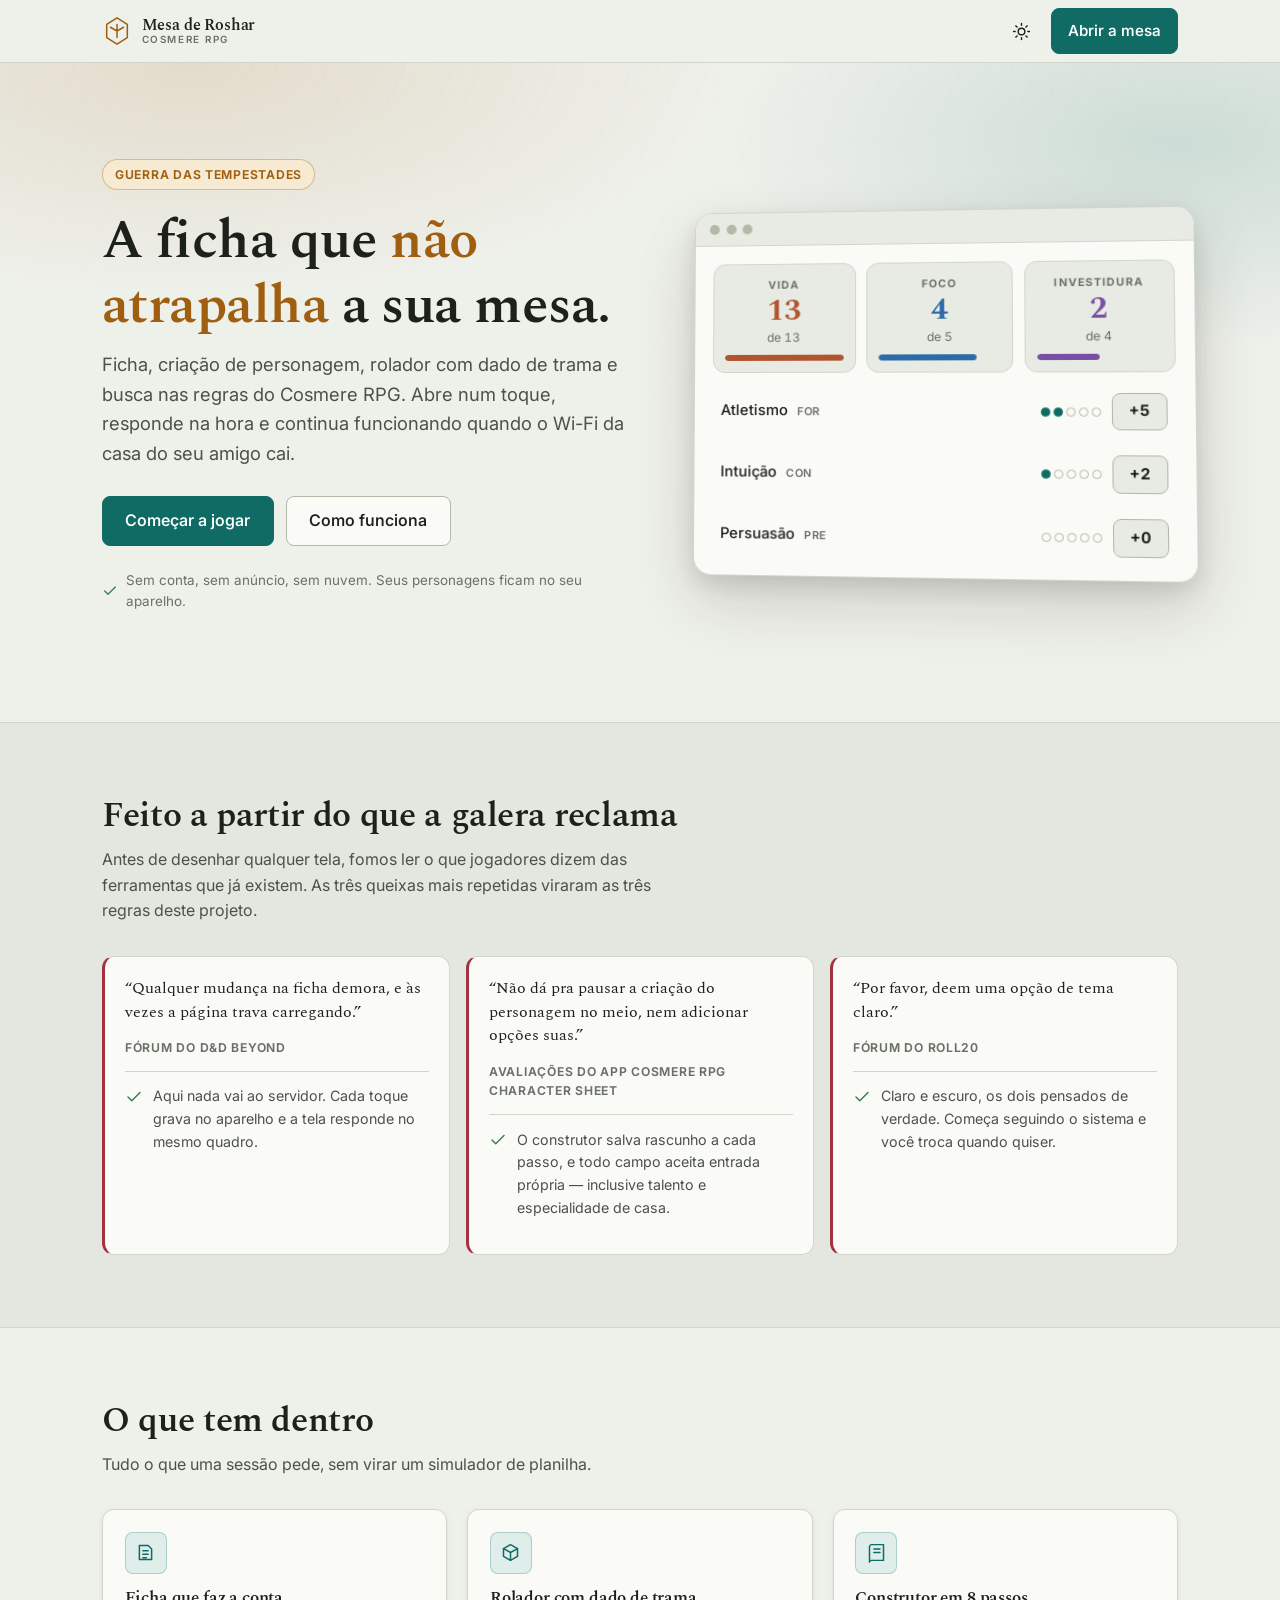
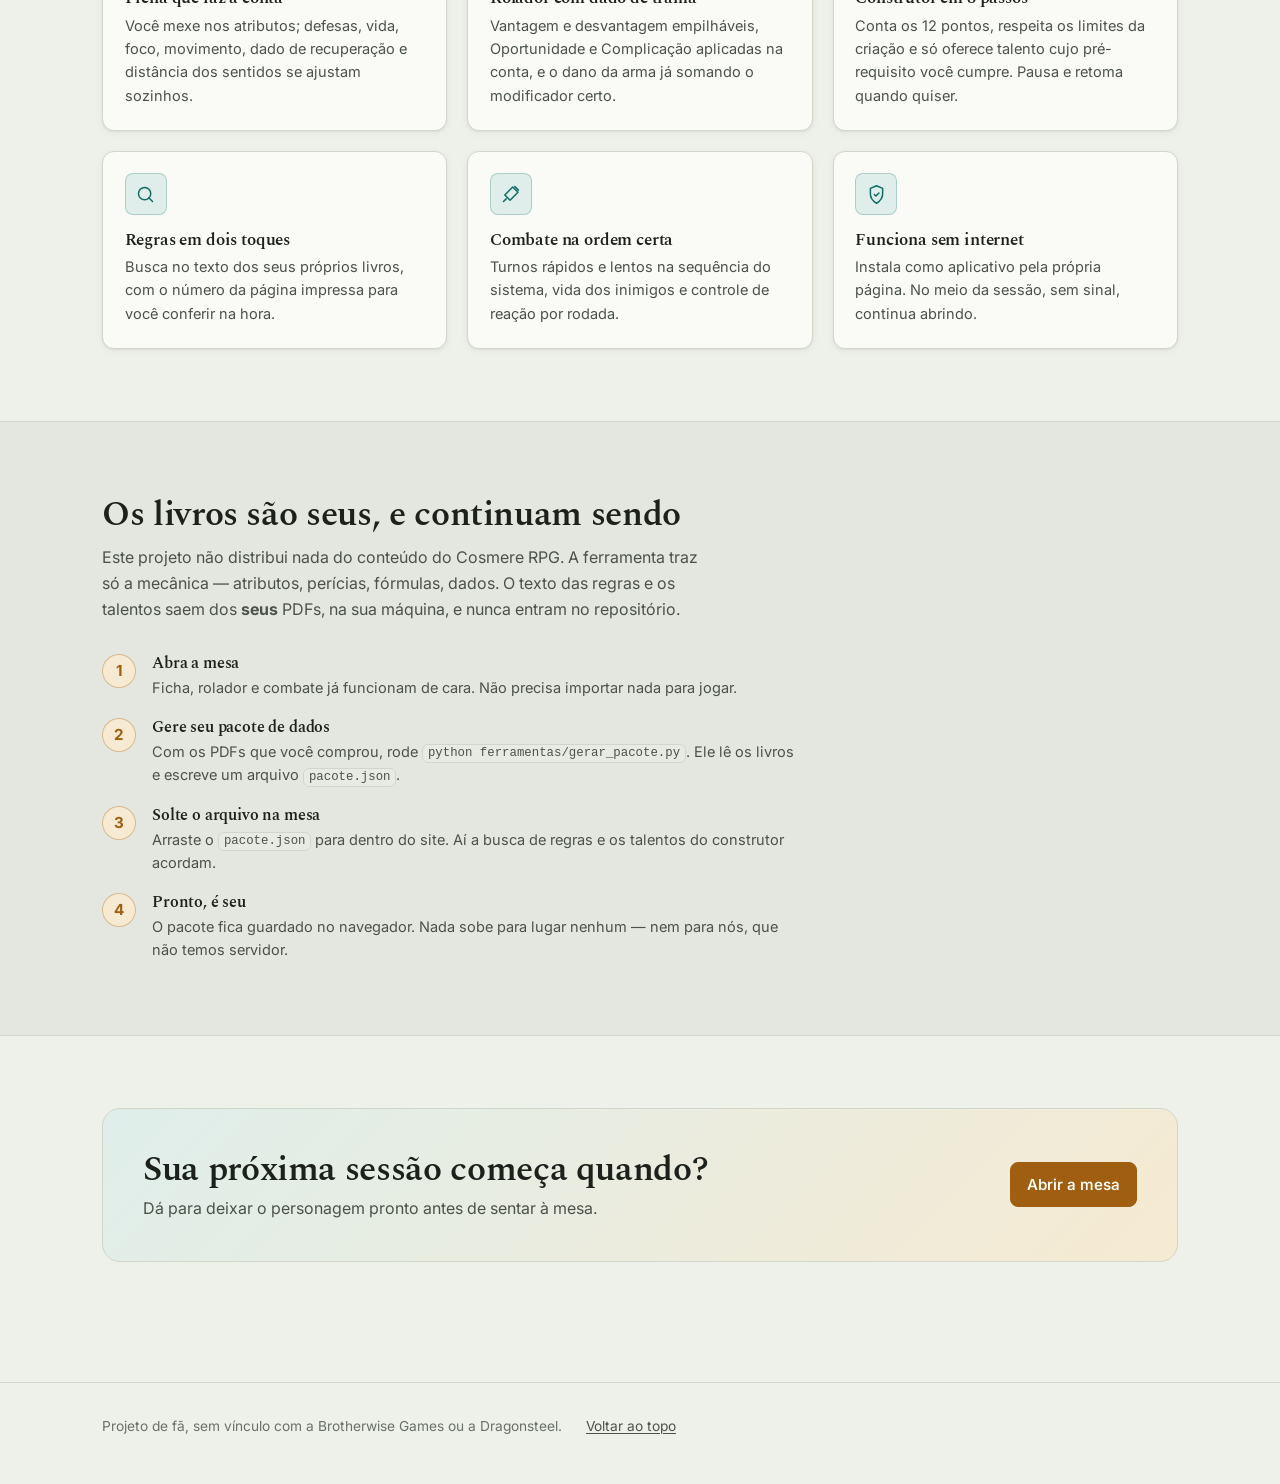
==== index.html @ bac9a742 "Fluxos passam a depender da ordem Radiante, não são todos os dez Cada ordem manipula exatamente dois" ====
<!DOCTYPE html>
<html lang="pt-BR" data-tema="claro">
<head>
<meta charset="utf-8">
<meta name="viewport" content="width=device-width, initial-scale=1, viewport-fit=cover">
<title>Mesa de Roshar — ferramenta de jogo para o Cosmere RPG</title>
<meta name="description" content="Ficha, construtor de personagem, rolador e busca de regras para Guerra das Tempestades (Cosmere RPG). Funciona offline, no navegador, sem conta e sem anúncio.">
<meta name="theme-color" content="#f6f2ea" media="(prefers-color-scheme: light)">
<meta name="theme-color" content="#17151a" media="(prefers-color-scheme: dark)">
<link rel="icon" href="assets/icone.svg" type="image/svg+xml">
<link rel="manifest" href="manifest.webmanifest">
<link rel="preconnect" href="https://fonts.googleapis.com">
<link rel="preconnect" href="https://fonts.gstatic.com" crossorigin>
<link rel="stylesheet" href="https://fonts.googleapis.com/css2?family=Spectral:ital,wght@0,500;0,600;1,500&amp;family=Inter:wght@400;500;600;700&amp;display=swap">
<link rel="stylesheet" href="assets/css/base.css?v=5">
<link rel="stylesheet" href="assets/css/componentes.css?v=5">
<link rel="stylesheet" href="assets/css/layout.css?v=5">
<link rel="stylesheet" href="assets/css/ficha.css?v=5">
<link rel="stylesheet" href="assets/css/folha.css?v=5">
<link rel="stylesheet" href="assets/css/site.css?v=5">
<script>
  // Aplica o tema antes de pintar, senao a tela pisca branca.
  (function () {
    try {
      var salvo = localStorage.getItem('mesa-roshar:tema');
      var escuro = salvo ? salvo === 'escuro'
                         : matchMedia('(prefers-color-scheme: dark)').matches;
      document.documentElement.dataset.tema = escuro ? 'escuro' : 'claro';
    } catch (e) {}
  })();
</script>
</head>
<body>
<a class="pular-para-conteudo" href="#conteudo">Pular para o conteúdo</a>

<header class="cabecalho">
  <div class="envolto cabecalho__linha">
    <a class="marca" href="./">
      <svg class="marca__glifo" viewBox="0 0 32 32" fill="none" stroke="currentColor" stroke-width="1.6" aria-hidden="true">
        <path d="M16 2 27 9v14L16 30 5 23V9z" stroke-linejoin="round"/>
        <path d="M16 9v14M16 16l7-4M16 16l-7-4" stroke-linecap="round"/>
      </svg>
      <span class="marca__texto">
        <b>Mesa de Roshar</b>
        <span>Cosmere RPG</span>
      </span>
    </a>
    <nav class="cabecalho__acoes">
      <button class="btn btn--fantasma tema" type="button" data-tema-alternar aria-label="Alternar tema claro e escuro">
        <svg class="tema__sol" viewBox="0 0 24 24" fill="none" stroke="currentColor" stroke-width="1.8" aria-hidden="true"><circle cx="12" cy="12" r="4.2"/><path d="M12 2v2M12 20v2M2 12h2M20 12h2M4.9 4.9l1.5 1.5M17.6 17.6l1.5 1.5M19.1 4.9l-1.5 1.5M6.4 17.6l-1.5 1.5" stroke-linecap="round"/></svg>
        <svg class="tema__lua" viewBox="0 0 24 24" fill="none" stroke="currentColor" stroke-width="1.8" aria-hidden="true"><path d="M20 14.5A8.5 8.5 0 0 1 9.5 4a8.5 8.5 0 1 0 10.5 10.5z" stroke-linejoin="round"/></svg>
      </button>
      <a class="btn btn--principal" href="app.html">Abrir a mesa</a>
    </nav>
  </div>
</header>

<main id="conteudo">

  <section class="heroi">
    <div class="envolto heroi__grade">
      <div>
        <span class="heroi__selo">Guerra das Tempestades</span>
        <h1>A ficha que <em>não atrapalha</em> a sua mesa.</h1>
        <p class="heroi__texto">
          Ficha, criação de personagem, rolador com dado de trama e busca nas regras
          do Cosmere RPG. Abre num toque, responde na hora e continua funcionando
          quando o Wi-Fi da casa do seu amigo cai.
        </p>
        <div class="heroi__acoes">
          <a class="btn btn--principal" href="app.html">Começar a jogar</a>
          <a class="btn" href="#como-funciona">Como funciona</a>
        </div>
        <p class="heroi__nota">
          <svg viewBox="0 0 24 24" fill="none" stroke="currentColor" stroke-width="2" aria-hidden="true"><path d="M20 6 9 17l-5-5" stroke-linecap="round" stroke-linejoin="round"/></svg>
          Sem conta, sem anúncio, sem nuvem. Seus personagens ficam no seu aparelho.
        </p>
      </div>

      <div class="previa" aria-hidden="true">
        <div class="previa__barra"><i></i><i></i><i></i></div>
        <div class="previa__corpo">
          <div class="vitais">
            <div class="vital vital--vida">
              <span class="vital__nome">Vida</span>
              <strong class="vital__valor num">13</strong>
              <span class="vital__max num">de 13</span>
              <div class="medidor"><i style="width:100%"></i></div>
            </div>
            <div class="vital vital--foco">
              <span class="vital__nome">Foco</span>
              <strong class="vital__valor num">4</strong>
              <span class="vital__max num">de 5</span>
              <div class="medidor"><i style="width:80%"></i></div>
            </div>
            <div class="vital vital--investidura">
              <span class="vital__nome">Investidura</span>
              <strong class="vital__valor num">2</strong>
              <span class="vital__max num">de 4</span>
              <div class="medidor"><i style="width:50%"></i></div>
            </div>
          </div>
          <div class="pericia">
            <span class="pericia__nome">Atletismo <small>FOR</small></span>
            <span class="pericia__pontos"><i class="cheio"></i><i class="cheio"></i><i></i><i></i><i></i></span>
            <span class="pericia__mod num">+5</span>
          </div>
          <div class="pericia">
            <span class="pericia__nome">Intuição <small>CON</small></span>
            <span class="pericia__pontos"><i class="cheio"></i><i></i><i></i><i></i><i></i></span>
            <span class="pericia__mod num">+2</span>
          </div>
          <div class="pericia">
            <span class="pericia__nome">Persuasão <small>PRE</small></span>
            <span class="pericia__pontos"><i></i><i></i><i></i><i></i><i></i></span>
            <span class="pericia__mod num">+0</span>
          </div>
        </div>
      </div>
    </div>
  </section>

  <section class="secao secao--alt" id="o-que-ouvimos">
    <div class="envolto">
      <div class="secao__cabeca">
        <h2>Feito a partir do que a galera reclama</h2>
        <p>
          Antes de desenhar qualquer tela, fomos ler o que jogadores dizem das ferramentas
          que já existem. As três queixas mais repetidas viraram as três regras deste projeto.
        </p>
      </div>
      <div class="criticas">
        <article class="critica">
          <blockquote>“Qualquer mudança na ficha demora, e às vezes a página trava carregando.”</blockquote>
          <cite>Fórum do D&amp;D Beyond</cite>
          <p class="critica__resposta">
            <svg viewBox="0 0 24 24" fill="none" stroke="currentColor" stroke-width="2" aria-hidden="true"><path d="M20 6 9 17l-5-5" stroke-linecap="round" stroke-linejoin="round"/></svg>
            <span>Aqui nada vai ao servidor. Cada toque grava no aparelho e a tela responde no mesmo quadro.</span>
          </p>
        </article>
        <article class="critica">
          <blockquote>“Não dá pra pausar a criação do personagem no meio, nem adicionar opções suas.”</blockquote>
          <cite>Avaliações do app Cosmere RPG Character Sheet</cite>
          <p class="critica__resposta">
            <svg viewBox="0 0 24 24" fill="none" stroke="currentColor" stroke-width="2" aria-hidden="true"><path d="M20 6 9 17l-5-5" stroke-linecap="round" stroke-linejoin="round"/></svg>
            <span>O construtor salva rascunho a cada passo, e todo campo aceita entrada própria — inclusive talento e especialidade de casa.</span>
          </p>
        </article>
        <article class="critica">
          <blockquote>“Por favor, deem uma opção de tema claro.”</blockquote>
          <cite>Fórum do Roll20</cite>
          <p class="critica__resposta">
            <svg viewBox="0 0 24 24" fill="none" stroke="currentColor" stroke-width="2" aria-hidden="true"><path d="M20 6 9 17l-5-5" stroke-linecap="round" stroke-linejoin="round"/></svg>
            <span>Claro e escuro, os dois pensados de verdade. Começa seguindo o sistema e você troca quando quiser.</span>
          </p>
        </article>
      </div>
    </div>
  </section>

  <section class="secao" id="recursos">
    <div class="envolto">
      <div class="secao__cabeca">
        <h2>O que tem dentro</h2>
        <p>Tudo o que uma sessão pede, sem virar um simulador de planilha.</p>
      </div>
      <div class="recursos">
        <article class="recurso">
          <div class="recurso__icone"><svg viewBox="0 0 24 24" fill="none" stroke="currentColor" stroke-width="1.7" aria-hidden="true"><path d="M5 4h10l4 4v12H5z" stroke-linejoin="round"/><path d="M9 10h6M9 14h6M9 18h4" stroke-linecap="round"/></svg></div>
          <h3>Ficha que faz a conta</h3>
          <p>Você mexe nos atributos; defesas, vida, foco, movimento, dado de recuperação e distância dos sentidos se ajustam sozinhos.</p>
        </article>
        <article class="recurso">
          <div class="recurso__icone"><svg viewBox="0 0 24 24" fill="none" stroke="currentColor" stroke-width="1.7" aria-hidden="true"><path d="M12 3l8 4.5v9L12 21l-8-4.5v-9z" stroke-linejoin="round"/><path d="M12 12l8-4.5M12 12v9M12 12L4 7.5" stroke-linecap="round"/></svg></div>
          <h3>Rolador com dado de trama</h3>
          <p>Vantagem e desvantagem empilháveis, Oportunidade e Complicação aplicadas na conta, e o dano da arma já somando o modificador certo.</p>
        </article>
        <article class="recurso">
          <div class="recurso__icone"><svg viewBox="0 0 24 24" fill="none" stroke="currentColor" stroke-width="1.7" aria-hidden="true"><path d="M4 5.5A2.5 2.5 0 0 1 6.5 3H20v18H6.5A2.5 2.5 0 0 0 4 23z" stroke-linejoin="round"/><path d="M9 8h7M9 12h7" stroke-linecap="round"/></svg></div>
          <h3>Construtor em 8 passos</h3>
          <p>Conta os 12 pontos, respeita os limites da criação e só oferece talento cujo pré-requisito você cumpre. Pausa e retoma quando quiser.</p>
        </article>
        <article class="recurso">
          <div class="recurso__icone"><svg viewBox="0 0 24 24" fill="none" stroke="currentColor" stroke-width="1.7" aria-hidden="true"><circle cx="11" cy="11" r="7"/><path d="M20 20l-4.2-4.2" stroke-linecap="round"/></svg></div>
          <h3>Regras em dois toques</h3>
          <p>Busca no texto dos seus próprios livros, com o número da página impressa para você conferir na hora.</p>
        </article>
        <article class="recurso">
          <div class="recurso__icone"><svg viewBox="0 0 24 24" fill="none" stroke="currentColor" stroke-width="1.7" aria-hidden="true"><path d="M14.5 3.5l6 6-9 9-6-6z" stroke-linejoin="round"/><path d="M4 20l3-3M17 3l4 4" stroke-linecap="round"/></svg></div>
          <h3>Combate na ordem certa</h3>
          <p>Turnos rápidos e lentos na sequência do sistema, vida dos inimigos e controle de reação por rodada.</p>
        </article>
        <article class="recurso">
          <div class="recurso__icone"><svg viewBox="0 0 24 24" fill="none" stroke="currentColor" stroke-width="1.7" aria-hidden="true"><path d="M12 2l7 3v6c0 5-3 8.5-7 11-4-2.5-7-6-7-11V5z" stroke-linejoin="round"/><path d="M9.5 12l1.8 1.8 3.5-3.6" stroke-linecap="round" stroke-linejoin="round"/></svg></div>
          <h3>Funciona sem internet</h3>
          <p>Instala como aplicativo pela própria página. No meio da sessão, sem sinal, continua abrindo.</p>
        </article>
      </div>
    </div>
  </section>

  <section class="secao secao--alt" id="como-funciona">
    <div class="envolto">
      <div class="secao__cabeca">
        <h2>Os livros são seus, e continuam sendo</h2>
        <p>
          Este projeto não distribui nada do conteúdo do Cosmere RPG. A ferramenta traz
          só a mecânica — atributos, perícias, fórmulas, dados. O texto das regras e os
          talentos saem dos <strong>seus</strong> PDFs, na sua máquina, e nunca entram no repositório.
        </p>
      </div>
      <div class="passos">
        <div class="passo">
          <div>
            <h3>Abra a mesa</h3>
            <p>Ficha, rolador e combate já funcionam de cara. Não precisa importar nada para jogar.</p>
          </div>
        </div>
        <div class="passo">
          <div>
            <h3>Gere seu pacote de dados</h3>
            <p>Com os PDFs que você comprou, rode <code>python ferramentas/gerar_pacote.py</code>. Ele lê os livros e escreve um arquivo <code>pacote.json</code>.</p>
          </div>
        </div>
        <div class="passo">
          <div>
            <h3>Solte o arquivo na mesa</h3>
            <p>Arraste o <code>pacote.json</code> para dentro do site. Aí a busca de regras e os talentos do construtor acordam.</p>
          </div>
        </div>
        <div class="passo">
          <div>
            <h3>Pronto, é seu</h3>
            <p>O pacote fica guardado no navegador. Nada sobe para lugar nenhum — nem para nós, que não temos servidor.</p>
          </div>
        </div>
      </div>
    </div>
  </section>

  <section class="secao">
    <div class="envolto">
      <div class="chamada">
        <div>
          <h2>Sua próxima sessão começa quando?</h2>
          <p>Dá para deixar o personagem pronto antes de sentar à mesa.</p>
        </div>
        <a class="btn btn--ambar" href="app.html">Abrir a mesa</a>
      </div>
    </div>
  </section>
</main>

<footer class="rodape">
  <div class="envolto">
    <div class="rodape__linha">
      <span>Projeto de fã, sem vínculo com a Brotherwise Games ou a Dragonsteel.</span>
      <a href="#conteudo">Voltar ao topo</a>
    </div>
  </div>
</footer>

<script src="assets/js/tema.js?v=5"></script>
</body>
</html>
---- assets/css/base.css ----
/* =========================================================================
   Guerra das Tempestades — base: tokens, reset e tipografia
   Paleta de pedra e âmbar. Nada de tela azul: o claro é pergaminho, o
   escuro é ardósia quente, e a luz das tempestades entra só como destaque.
   ========================================================================= */

:root{
  /* --- neutros (claro) ---
     Pedra, não pergaminho: Roshar é rocha lascada e tempestade. O viés
     verde-acinzentado tira o tom de papel velho e faz o âmbar saltar. */
  --papel:        #eef0ea;
  --papel-2:      #e4e7df;
  --superficie:   #fafbf7;
  --superficie-2: #e8ebe3;
  --borda:        #d1d6ca;
  --borda-forte:  #b2b9a9;
  --tinta:        #1d211c;
  --tinta-2:      #4b524a;
  --tinta-3:      #6a7168;

  /* --- acentos --- */
  --ambar:        #a05f10;   /* esferas infundidas */
  --ambar-claro:  #d99a3c;
  --ambar-fundo:  #f6ead2;
  --luz:          #0f6b63;   /* luz das tempestades */
  --luz-clara:    #2f9c93;
  --luz-fundo:    #dfeeeb;
  --granada:      #a3323f;
  --granada-fundo:#f8e4e4;
  --verde:        #3f7d4e;

  /* --- os três reinos, usados nas perícias e defesas --- */
  --fisico:       #b1552f;
  --cognitivo:    #2c6ba8;
  --espiritual:   #7a4fa3;

  /* --- forma --- */
  --r-p: 8px; --r-m: 12px; --r-g: 18px;
  --sombra-1: 0 1px 2px rgba(38,33,27,.06), 0 2px 8px rgba(38,33,27,.05);
  --sombra-2: 0 2px 6px rgba(38,33,27,.08), 0 12px 28px rgba(38,33,27,.09);
  --sombra-3: 0 8px 20px rgba(38,33,27,.12), 0 24px 60px rgba(38,33,27,.16);

  --largura: 1140px;
  --transicao: 160ms cubic-bezier(.2,.7,.3,1);

  /* fontes: o serif dá cara de livro, o sans segura a interface */
  --f-titulo: "Spectral", "Iowan Old Style", "Palatino Linotype", Georgia, serif;
  --f-texto: "Inter", system-ui, -apple-system, "Segoe UI", Roboto, sans-serif;
  --f-num: ui-monospace, "SF Mono", "Cascadia Mono", Menlo, monospace;

  color-scheme: light;
}

/* O tema escuro é ardósia quente, não azul-marinho. */
:root[data-tema="escuro"]{
  --papel:        #17151a;
  --papel-2:      #100e13;
  --superficie:   #201d25;
  --superficie-2: #282430;
  --borda:        #363040;
  --borda-forte:  #4a4356;
  --tinta:        #ece6df;
  --tinta-2:      #b3a99c;
  --tinta-3:      #948b80;

  --ambar:        #e3a44f;
  --ambar-claro:  #f0c078;
  --ambar-fundo:  #33260f;
  --luz:          #4fc4b8;
  --luz-clara:    #7ad9cf;
  --luz-fundo:    #10322f;
  --granada:      #e0707c;
  --granada-fundo:#3a1b20;
  --verde:        #6bbd7f;

  --fisico:       #e08a63;
  --cognitivo:    #79aee6;
  --espiritual:   #b48ede;

  --sombra-1: 0 1px 2px rgba(0,0,0,.4), 0 2px 8px rgba(0,0,0,.3);
  --sombra-2: 0 2px 6px rgba(0,0,0,.45), 0 12px 28px rgba(0,0,0,.4);
  --sombra-3: 0 8px 20px rgba(0,0,0,.5), 0 24px 60px rgba(0,0,0,.55);

  color-scheme: dark;
}

*,*::before,*::after{ box-sizing:border-box }
html{ -webkit-text-size-adjust:100% }
body{
  margin:0;
  background:var(--papel);
  color:var(--tinta);
  font-family:var(--f-texto);
  font-size:16px;
  line-height:1.6;
  -webkit-font-smoothing:antialiased;
  text-rendering:optimizeLegibility;
}
h1,h2,h3,h4{ font-family:var(--f-titulo); font-weight:600; line-height:1.2; margin:0; letter-spacing:-.01em }
h1{ font-size:clamp(2rem, 1.4rem + 2.6vw, 3.4rem) }
h2{ font-size:clamp(1.5rem, 1.2rem + 1.4vw, 2.2rem) }
h3{ font-size:1.2rem }
p{ margin:0 0 1em }
a{ color:var(--luz); text-decoration-thickness:1px; text-underline-offset:2px }
img,svg{ max-width:100%; display:block }

/* Sempre dá pra ver onde o teclado está. */
:focus-visible{ outline:2px solid var(--luz); outline-offset:2px; border-radius:4px }
:where(button,a,input,select,textarea):focus:not(:focus-visible){ outline:none }

.pular-para-conteudo{
  position:absolute; left:-9999px; top:0; z-index:999;
  background:var(--superficie); color:var(--tinta);
  padding:12px 18px; border-radius:0 0 var(--r-m) 0; box-shadow:var(--sombra-2);
}
.pular-para-conteudo:focus{ left:0 }

/* Quem pediu menos movimento, recebe menos movimento. */
@media (prefers-reduced-motion: reduce){
  *,*::before,*::after{ animation-duration:.01ms !important; animation-iteration-count:1 !important;
    transition-duration:.01ms !important; scroll-behavior:auto !important }
}

.so-leitor-de-tela{
  position:absolute; width:1px; height:1px; padding:0; margin:-1px;
  overflow:hidden; clip:rect(0 0 0 0); white-space:nowrap; border:0;
}
.num{ font-variant-numeric:tabular-nums }
---- assets/css/componentes.css ----
/* =========================================================================
   Componentes reutilizáveis
   ========================================================================= */

/* ---------- botões ---------- */
.btn{
  --btn-fundo: var(--superficie);
  --btn-borda: var(--borda-forte);
  --btn-cor: var(--tinta);
  display:inline-flex; align-items:center; justify-content:center; gap:.5em;
  font:inherit; font-weight:550; font-size:.95rem;
  padding:.62em 1.05em; min-height:44px;      /* alvo de toque confortável */
  background:var(--btn-fundo); color:var(--btn-cor);
  border:1px solid var(--btn-borda); border-radius:var(--r-p);
  cursor:pointer; transition:var(--transicao);
  transition-property:background-color,border-color,transform,box-shadow;
  white-space:nowrap; text-decoration:none;
}
.btn:hover{ background:var(--superficie-2); border-color:var(--tinta-3) }
.btn:active{ transform:translateY(1px) }
.btn[disabled],.btn[aria-disabled="true"]{ opacity:.45; pointer-events:none }

.btn--principal{ --btn-fundo:var(--luz); --btn-borda:var(--luz); --btn-cor:#fff }
.btn--principal:hover{ --btn-fundo:var(--luz-clara); --btn-borda:var(--luz-clara) }
:root[data-tema="escuro"] .btn--principal{ --btn-cor:#0a1f1d }

.btn--ambar{ --btn-fundo:var(--ambar); --btn-borda:var(--ambar); --btn-cor:#fff }
.btn--ambar:hover{ --btn-fundo:var(--ambar-claro); --btn-borda:var(--ambar-claro) }
:root[data-tema="escuro"] .btn--ambar{ --btn-cor:#2b1d06 }

.btn--fantasma{ --btn-fundo:transparent; --btn-borda:transparent }
.btn--fantasma:hover{ --btn-fundo:var(--superficie-2); --btn-borda:var(--borda) }
.btn--perigo{ --btn-cor:var(--granada); --btn-borda:color-mix(in srgb,var(--granada) 40%,transparent) }
.btn--perigo:hover{ --btn-fundo:var(--granada-fundo) }
.btn--pequeno{ min-height:34px; padding:.35em .7em; font-size:.85rem }

.btn--bloco{ width:100% }

/* ---------- cartões ---------- */
.cartao{
  background:var(--superficie); border:1px solid var(--borda);
  border-radius:var(--r-m); box-shadow:var(--sombra-1);
}
.cartao__cabeca{
  display:flex; align-items:center; gap:.6rem;
  padding:.85rem 1.1rem; border-bottom:1px solid var(--borda);
}
.cartao__cabeca h3{ font-size:.78rem; font-family:var(--f-texto); font-weight:700;
  text-transform:uppercase; letter-spacing:.09em; color:var(--tinta-3) }
.cartao__fonte{ margin-left:auto; font-size:.75rem; color:var(--tinta-3) }
.cartao__corpo{ padding:1.1rem }

/* ---------- campos ---------- */
.campo{ display:block }
.campo__rotulo{
  display:block; font-size:.72rem; font-weight:700; letter-spacing:.08em;
  text-transform:uppercase; color:var(--tinta-3); margin-bottom:.35rem;
}
.campo__dica{ font-size:.8rem; color:var(--tinta-3); margin-top:.35rem }
input,select,textarea{
  width:100%; font:inherit; font-size:.95rem; color:var(--tinta);
  background:var(--papel); border:1px solid var(--borda-forte);
  border-radius:var(--r-p); padding:.6em .75em; min-height:44px;
  transition:border-color var(--transicao), box-shadow var(--transicao);
}
textarea{ min-height:96px; resize:vertical; line-height:1.6 }
input:focus,select:focus,textarea:focus{
  outline:none; border-color:var(--luz);
  box-shadow:0 0 0 3px color-mix(in srgb, var(--luz) 20%, transparent);
}
input::placeholder,textarea::placeholder{ color:var(--tinta-3) }
select{
  appearance:none; padding-right:2.2rem; cursor:pointer;
  background-image:linear-gradient(45deg,transparent 50%,currentColor 50%),
                   linear-gradient(135deg,currentColor 50%,transparent 50%);
  background-position:calc(100% - 1.1rem) 1.25rem, calc(100% - .8rem) 1.25rem;
  background-size:5px 5px; background-repeat:no-repeat;
}

/* ---------- etiquetas ---------- */
.etiqueta{
  display:inline-flex; align-items:center; gap:.4em;
  font-size:.8rem; font-weight:600; padding:.28em .7em;
  border-radius:999px; border:1px solid var(--borda-forte);
  background:var(--superficie); color:var(--tinta-2);
}
.etiqueta--luz{ background:var(--luz-fundo); border-color:color-mix(in srgb,var(--luz) 45%,transparent); color:var(--luz) }
.etiqueta--ambar{ background:var(--ambar-fundo); border-color:color-mix(in srgb,var(--ambar) 45%,transparent); color:var(--ambar) }
.etiqueta--granada{ background:var(--granada-fundo); border-color:color-mix(in srgb,var(--granada) 45%,transparent); color:var(--granada) }

/* botão-etiqueta (alternável) */
.alternavel{
  font:inherit; cursor:pointer; min-height:36px;
  transition:var(--transicao); transition-property:background-color,border-color,color;
}
.alternavel:hover{ border-color:var(--tinta-3) }
.alternavel[aria-pressed="true"]{
  background:var(--luz); border-color:var(--luz); color:#fff;
}
:root[data-tema="escuro"] .alternavel[aria-pressed="true"]{ color:#0a1f1d }

/* ---------- estados vazios ---------- */
.vazio{ text-align:center; padding:2.5rem 1.25rem; color:var(--tinta-3) }
.vazio strong{ display:block; font-family:var(--f-titulo); font-size:1.15rem; color:var(--tinta-2); margin-bottom:.4rem }
.vazio p{ max-width:44ch; margin:0 auto 1rem; font-size:.9rem }

/* ---------- aviso ---------- */
.aviso{
  display:flex; gap:.75rem; padding:.85rem 1rem;
  border:1px solid color-mix(in srgb,var(--ambar) 35%,transparent);
  background:var(--ambar-fundo); border-radius:var(--r-m);
  font-size:.88rem; color:var(--tinta-2);
}
.aviso svg{ flex:none; width:20px; height:20px; color:var(--ambar) }

/* ---------- recado flutuante ---------- */
.recado{
  position:fixed; left:50%; bottom:calc(84px + env(safe-area-inset-bottom)); z-index:400;
  transform:translate(-50%,10px); opacity:0; pointer-events:none;
  background:var(--tinta); color:var(--papel);
  padding:.65rem 1.15rem; border-radius:999px; font-size:.88rem; font-weight:550;
  box-shadow:var(--sombra-3); transition:var(--transicao); transition-property:opacity,transform;
}
.recado[data-visivel="true"]{ opacity:1; transform:translate(-50%,0) }
@media (min-width:900px){ .recado{ bottom:24px } }

/* ---------- diálogo ---------- */
dialog{
  border:1px solid var(--borda); border-radius:var(--r-g); padding:0;
  background:var(--superficie); color:var(--tinta);
  box-shadow:var(--sombra-3); max-width:min(560px,calc(100vw - 2rem)); width:100%;
}
dialog::backdrop{ background:rgba(20,16,12,.55); backdrop-filter:blur(3px) }
.dialogo__cabeca{ display:flex; align-items:center; gap:.75rem; padding:1.1rem 1.25rem .5rem }
.dialogo__cabeca h2{ font-size:1.25rem }
.dialogo__corpo{ padding:.5rem 1.25rem 1.25rem }
.dialogo__pe{ display:flex; gap:.6rem; justify-content:flex-end; padding:0 1.25rem 1.25rem }

/* ---------- barra de progresso ---------- */
.medidor{ height:6px; background:var(--superficie-2); border-radius:99px; overflow:hidden }
.medidor > i{ display:block; height:100%; border-radius:99px; transition:width 320ms cubic-bezier(.2,.7,.3,1) }

/* O "×" de remover dentro de uma etiqueta precisa de área de toque própria,
   senão vira um alvo de 10 px. */
.etiqueta button{
  display:grid; place-items:center;
  width:22px; height:22px; margin:-2px -6px -2px 0;
  border:none; background:none; cursor:pointer;
  color:var(--tinta-3); font-size:1rem; line-height:1; border-radius:50%;
}
.etiqueta button:hover{ background:var(--granada-fundo); color:var(--granada) }
---- assets/css/layout.css ----
/* =========================================================================
   Layout: casca do site, navegação e grades
   ========================================================================= */

.envolto{ width:100%; max-width:var(--largura); margin-inline:auto; padding-inline:clamp(1rem,4vw,2rem) }

/* ---------- cabeçalho ---------- */
.cabecalho{
  position:sticky; top:0; z-index:100;
  background:color-mix(in srgb, var(--papel) 88%, transparent);
  backdrop-filter:saturate(1.4) blur(12px);
  border-bottom:1px solid var(--borda);
}
.cabecalho__linha{ display:flex; align-items:center; gap:1rem; height:62px }

.marca{ display:flex; align-items:center; gap:.6rem; text-decoration:none; color:inherit; flex:none }
.marca__glifo{ width:30px; height:30px; flex:none; color:var(--ambar) }
.marca__texto{ display:flex; flex-direction:column; line-height:1.05 }
.marca__texto b{ font-family:var(--f-titulo); font-size:1.02rem; font-weight:600; letter-spacing:-.01em }
.marca__texto span{ font-size:.62rem; text-transform:uppercase; letter-spacing:.16em; color:var(--tinta-3); font-weight:600 }

.cabecalho__acoes{ margin-left:auto; display:flex; align-items:center; gap:.5rem }

/* botão de tema */
.tema{ width:44px; height:44px; padding:0; border-radius:var(--r-p) }
.tema svg{ width:19px; height:19px }
:root:not([data-tema="escuro"]) .tema__lua{ display:none }
:root[data-tema="escuro"] .tema__sol{ display:none }

/* ---------- navegação do app ---------- */
.navegacao{ border-bottom:1px solid var(--borda); background:var(--papel) }
.navegacao__lista{
  display:flex; gap:.15rem; margin:0; padding:0; list-style:none;
  overflow-x:auto; scrollbar-width:none;
}
.navegacao__lista::-webkit-scrollbar{ display:none }
.navegacao__botao{
  display:flex; align-items:center; gap:.5rem;
  background:none; border:none; border-bottom:2px solid transparent;
  font:inherit; font-size:.92rem; font-weight:550; color:var(--tinta-3);
  padding:.85rem .95rem; cursor:pointer; white-space:nowrap;
  transition:color var(--transicao), border-color var(--transicao);
}
.navegacao__botao svg{ width:18px; height:18px; flex:none }
.navegacao__botao:hover{ color:var(--tinta) }
.navegacao__botao[aria-selected="true"]{ color:var(--luz); border-bottom-color:var(--luz) }

/* No celular a navegação vai pro rodapé, onde o polegar alcança. */
@media (max-width:719px){
  .navegacao{
    position:fixed; bottom:0; left:0; right:0; z-index:100;
    border-top:1px solid var(--borda); border-bottom:none;
    padding-bottom:env(safe-area-inset-bottom);
    background:color-mix(in srgb, var(--papel) 94%, transparent);
    backdrop-filter:blur(12px);
  }
  .navegacao__lista{ overflow:visible }
  .navegacao__botao{
    flex:1; flex-direction:column; gap:.15rem; padding:.5rem .2rem;
    font-size:.66rem; letter-spacing:.01em; border-bottom:none; border-top:2px solid transparent;
  }
  .navegacao__botao[aria-selected="true"]{ border-top-color:var(--luz) }
  .navegacao__botao svg{ width:21px; height:21px }
  body{ padding-bottom:72px }
}

/* ---------- painéis ---------- */
.principal{ padding-block:1.5rem 3rem }
.painel[hidden]{ display:none }
.painel{ animation:surgir 220ms cubic-bezier(.2,.7,.3,1) }
@keyframes surgir{ from{ opacity:0; transform:translateY(6px) } to{ opacity:1; transform:none } }

.painel__cabeca{ display:flex; align-items:flex-end; gap:1rem; flex-wrap:wrap; margin-bottom:1.25rem }
.painel__cabeca h2{ margin:0 }
.painel__cabeca p{ margin:0; color:var(--tinta-3); font-size:.92rem }
.painel__acoes{ margin-left:auto; display:flex; gap:.5rem; flex-wrap:wrap }

/* ---------- grades ---------- */
.grade{ display:grid; gap:1rem }
.grade--2{ grid-template-columns:repeat(auto-fit,minmax(260px,1fr)) }
.grade--3{ grid-template-columns:repeat(auto-fit,minmax(210px,1fr)) }
.grade--ficha{ grid-template-columns:1fr; align-items:start }
@media (min-width:980px){ .grade--ficha{ grid-template-columns:minmax(0,1.05fr) minmax(0,.95fr) } }

.linha{ display:flex; flex-wrap:wrap; gap:.5rem; align-items:center }
.pilha{ display:grid; gap:.75rem }

/* ---------- rodapé ---------- */
.rodape{ border-top:1px solid var(--borda); margin-top:3rem; padding-block:2rem 3rem; color:var(--tinta-3); font-size:.86rem }
.rodape a{ color:var(--tinta-2) }
.rodape__linha{ display:flex; gap:1.5rem; flex-wrap:wrap; align-items:center }

/* Numa tela estreita o seletor de personagem espremia os botões de ícone
   até 23 px de largura. O seletor encolhe; os botões, não. */
.cabecalho__acoes > .btn{ flex:none }
.cabecalho__acoes > select{ min-width:0; flex:1 1 auto }
@media (max-width:479px){
  .cabecalho__acoes > select{ max-width:120px }
  .marca__texto span{ display:none }
}
---- assets/css/ficha.css ----
/* =========================================================================
   Peças do jogo: recursos, atributos, perícias, dados, combate
   ========================================================================= */

/* ---------- vida / foco / investidura ---------- */
.vitais{ display:grid; grid-template-columns:repeat(3,1fr); gap:.65rem }
.vital{
  --cor:var(--tinta-2);
  position:relative; padding:.8rem .7rem .7rem; text-align:center;
  background:var(--superficie-2); border:1px solid var(--borda); border-radius:var(--r-m);
}
.vital--vida{ --cor:var(--fisico) }
.vital--foco{ --cor:var(--cognitivo) }
.vital--investidura{ --cor:var(--espiritual) }
.vital__nome{ display:block; font-size:.66rem; font-weight:700; letter-spacing:.1em; text-transform:uppercase; color:var(--tinta-3) }
.vital__valor{ display:block; font-size:1.9rem; font-weight:700; line-height:1.1; color:var(--cor); font-family:var(--f-titulo) }
.vital__max{ display:block; font-size:.75rem; color:var(--tinta-3); margin-bottom:.5rem }
.vital .medidor > i{ background:var(--cor) }
.vital__botoes{ display:flex; gap:.35rem; margin-top:.6rem }
.vital__botoes button{
  flex:1; min-height:36px; font-size:1.05rem; font-weight:700; line-height:1;
  background:var(--superficie); color:var(--tinta-2);
  border:1px solid var(--borda); border-radius:var(--r-p); cursor:pointer;
  transition:var(--transicao); transition-property:background-color,color,border-color;
}
.vital__botoes button:hover{ background:var(--cor); border-color:var(--cor); color:#fff }
.vital--desligado{ display:grid; place-items:center; color:var(--tinta-3); font-size:.75rem; text-align:center; line-height:1.4 }

/* ---------- atributos ---------- */
.atributos{ display:grid; grid-template-columns:repeat(3,1fr); gap:.6rem }
.atributo{
  --cor:var(--tinta-2);
  text-align:center; padding:.7rem .4rem; border-radius:var(--r-m);
  background:var(--superficie-2); border:1px solid var(--borda);
}
.atributo[data-reino="fisico"]{ --cor:var(--fisico) }
.atributo[data-reino="cognitivo"]{ --cor:var(--cognitivo) }
.atributo[data-reino="espiritual"]{ --cor:var(--espiritual) }
.atributo__nome{ display:block; font-size:.64rem; font-weight:700; letter-spacing:.09em; text-transform:uppercase; color:var(--tinta-3) }
.atributo__valor{ display:block; font-size:1.75rem; font-weight:700; line-height:1.15; color:var(--cor); font-family:var(--f-titulo) }
.atributo__botoes{ display:flex; gap:.3rem; margin-top:.45rem }
.atributo__botoes button{
  flex:1; min-height:32px; font-weight:700; line-height:1; font-size:.95rem;
  background:var(--superficie); color:var(--tinta-2);
  border:1px solid var(--borda); border-radius:6px; cursor:pointer; transition:var(--transicao);
}
.atributo__botoes button:hover:not([disabled]){ background:var(--cor); border-color:var(--cor); color:#fff }
.atributo__botoes button[disabled]{ opacity:.35; cursor:default }

/* ---------- defesas ---------- */
.defesas{ display:grid; grid-template-columns:repeat(3,1fr); gap:.6rem }
.defesa{
  --cor:var(--tinta-2);
  text-align:center; padding:.75rem .4rem; border-radius:var(--r-m);
  background:var(--superficie-2); border:1px solid var(--borda);
}
.defesa[data-reino="fisico"]{ --cor:var(--fisico) }
.defesa[data-reino="cognitivo"]{ --cor:var(--cognitivo) }
.defesa[data-reino="espiritual"]{ --cor:var(--espiritual) }
.defesa__nome{ display:block; font-size:.64rem; font-weight:700; letter-spacing:.09em; text-transform:uppercase; color:var(--tinta-3) }
.defesa__valor{ display:block; font-size:1.6rem; font-weight:700; color:var(--cor); font-family:var(--f-titulo); line-height:1.2 }

/* ---------- estatísticas menores ---------- */
.derivados{ display:grid; grid-template-columns:repeat(auto-fit,minmax(104px,1fr)); gap:.6rem }
.derivado{ padding:.6rem .7rem; border-radius:var(--r-p); background:var(--superficie-2); border:1px solid var(--borda) }
.derivado__nome{ display:block; font-size:.62rem; font-weight:700; letter-spacing:.08em; text-transform:uppercase; color:var(--tinta-3) }
.derivado__valor{ display:block; font-size:1rem; font-weight:650; color:var(--ambar) }

/* ---------- perícias ---------- */
.grupo-pericias + .grupo-pericias{ margin-top:1.1rem }
.grupo-pericias__titulo{
  font-size:.68rem; font-weight:700; letter-spacing:.1em; text-transform:uppercase;
  padding-left:.6rem; border-left:3px solid currentColor; margin-bottom:.4rem;
}
.grupo-pericias[data-reino="fisico"] .grupo-pericias__titulo{ color:var(--fisico) }
.grupo-pericias[data-reino="cognitivo"] .grupo-pericias__titulo{ color:var(--cognitivo) }
.grupo-pericias[data-reino="espiritual"] .grupo-pericias__titulo{ color:var(--espiritual) }
.grupo-pericias[data-reino="fluxo"] .grupo-pericias__titulo{ color:var(--ambar) }

.pericia{
  display:flex; align-items:center; gap:.6rem;
  padding:.3rem .5rem; border-radius:var(--r-p);
  transition:background-color var(--transicao);
}
.pericia:hover{ background:var(--superficie-2) }
.pericia__nome{ flex:1; min-width:0; font-size:.92rem; font-weight:500;
  overflow:hidden; text-overflow:ellipsis; white-space:nowrap }
.pericia__nome small{ color:var(--tinta-3); font-size:.68rem; font-weight:600; letter-spacing:.05em; margin-left:.35rem }

/* Os pontinhos mostram a graduação de relance, como na ficha de papel. */
.pericia__pontos{ display:flex; gap:3px; flex:none }
.pericia__pontos i{
  width:9px; height:9px; border-radius:50%;
  border:1.5px solid var(--borda-forte); background:transparent;
}
.pericia__pontos i.cheio{ background:var(--luz); border-color:var(--luz) }
.pericia__passos{ display:flex; gap:.2rem; flex:none }
.pericia__passos button{
  width:28px; height:28px; border-radius:6px; line-height:1; font-weight:700; font-size:.9rem;
  background:var(--superficie-2); color:var(--tinta-2); border:1px solid var(--borda); cursor:pointer;
  transition:var(--transicao);
}
.pericia__passos button:hover:not([disabled]){ background:var(--luz); border-color:var(--luz); color:#fff }
.pericia__passos button[disabled]{ opacity:.3; cursor:default }
.pericia__mod{
  flex:none; min-width:52px; padding:.35rem 0; text-align:center;
  font-weight:700; font-size:.92rem; border-radius:var(--r-p);
  background:var(--superficie-2); border:1px solid var(--borda-forte); color:var(--tinta);
  cursor:pointer; transition:var(--transicao); font-family:inherit;
}
button.pericia__mod:hover{ background:var(--luz); border-color:var(--luz); color:#fff }

/* ---------- resultado do dado ---------- */
.resultado{
  position:relative; overflow:hidden; text-align:center;
  padding:1.5rem 1rem; border-radius:var(--r-g);
  background:var(--superficie); border:1px solid var(--borda); box-shadow:var(--sombra-2);
}
.resultado::before{
  content:""; position:absolute; inset:0;
  background:radial-gradient(70% 90% at 50% -10%, color-mix(in srgb,var(--luz) 12%,transparent), transparent 70%);
}
.resultado > *{ position:relative }
.resultado__rotulo{ font-size:.8rem; font-weight:600; color:var(--tinta-3); letter-spacing:.02em; min-height:1.2em }
.resultado__total{ font-family:var(--f-titulo); font-size:clamp(3rem,2rem + 4vw,4.4rem); font-weight:600; line-height:1.05; color:var(--tinta) }
.resultado__conta{ font-size:.85rem; color:var(--tinta-2); font-family:var(--f-num) }
.resultado[data-critico="alto"] .resultado__total{ color:var(--ambar) }
.resultado[data-critico="baixo"] .resultado__total{ color:var(--granada) }
.resultado__selo{
  display:inline-flex; align-items:center; gap:.4rem; margin-top:.7rem;
  padding:.32rem .85rem; border-radius:999px; font-size:.8rem; font-weight:650;
}
.resultado__selo[data-tipo="O"]{ background:var(--ambar-fundo); color:var(--ambar); border:1px solid color-mix(in srgb,var(--ambar) 40%,transparent) }
.resultado__selo[data-tipo="C"]{ background:var(--granada-fundo); color:var(--granada); border:1px solid color-mix(in srgb,var(--granada) 40%,transparent) }

.teclado-dados{ display:grid; grid-template-columns:repeat(4,1fr); gap:.5rem }
.teclado-dados button{
  min-height:52px; font-weight:650; font-size:.95rem; font-family:inherit;
  background:var(--superficie); border:1px solid var(--borda); border-radius:var(--r-p);
  color:var(--tinta); cursor:pointer; transition:var(--transicao);
}
.teclado-dados button:hover{ background:var(--luz-fundo); border-color:var(--luz); color:var(--luz) }

.contadores{ display:flex; gap:.4rem; align-items:center }
.contadores__valor{ min-width:1.6rem; text-align:center; font-weight:700 }

.historico{ display:grid; gap:.4rem; max-height:340px; overflow:auto }
.historico__item{
  display:flex; align-items:center; gap:.75rem; padding:.5rem .7rem;
  background:var(--superficie-2); border:1px solid var(--borda); border-radius:var(--r-p);
}
.historico__total{ font-family:var(--f-titulo); font-size:1.25rem; font-weight:600; min-width:2.2rem; text-align:center; color:var(--luz) }
.historico__desc{ flex:1; min-width:0; font-size:.82rem; color:var(--tinta-2); line-height:1.35 }
.historico__desc b{ display:block; color:var(--tinta); font-size:.88rem; font-weight:600 }
.historico__hora{ font-size:.72rem; color:var(--tinta-3); flex:none }

/* ---------- busca de regras ---------- */
.busca{ position:relative }
.busca input{ padding-left:2.6rem }
.busca svg{ position:absolute; left:.85rem; top:50%; transform:translateY(-50%); width:18px; height:18px; color:var(--tinta-3); pointer-events:none }

.achado{ padding:.9rem 1rem; background:var(--superficie); border:1px solid var(--borda); border-radius:var(--r-m) }
.achado + .achado{ margin-top:.6rem }
.achado__cabeca{ display:flex; align-items:center; gap:.5rem; flex-wrap:wrap; margin-bottom:.5rem }
.achado__trecho{ font-size:.88rem; line-height:1.65; color:var(--tinta-2); white-space:pre-wrap;
  max-height:8.5em; overflow:hidden; transition:max-height 200ms }
.achado__trecho[data-aberto="true"]{ max-height:none }
.achado__trecho mark{ background:color-mix(in srgb,var(--ambar) 28%,transparent); color:inherit; border-radius:3px; padding:0 .15em; font-weight:600 }

/* ---------- combate ---------- */
.faixa-turno{
  display:flex; align-items:center; gap:.75rem;
  font-size:.7rem; font-weight:700; letter-spacing:.1em; text-transform:uppercase;
  color:var(--tinta-3); margin:1.1rem 0 .5rem;
}
.faixa-turno::after{ content:""; flex:1; height:1px; background:var(--borda) }

.combatente{
  display:flex; align-items:center; gap:.6rem; padding:.55rem .7rem;
  background:var(--superficie); border:1px solid var(--borda);
  border-left:3px solid var(--tinta-3); border-radius:var(--r-p);
}
.combatente + .combatente{ margin-top:.45rem }
.combatente[data-lado="pj"]{ border-left-color:var(--luz) }
.combatente[data-lado="pnj"]{ border-left-color:var(--fisico) }
.combatente[data-feito="true"]{ opacity:.5 }
.combatente__nome{ flex:1; min-width:0; font-weight:600; font-size:.92rem;
  overflow:hidden; text-overflow:ellipsis; white-space:nowrap }
.combatente__nome small{ display:block; font-weight:500; font-size:.7rem; color:var(--tinta-3) }
.combatente__vida{ display:flex; align-items:center; gap:.25rem; flex:none }
.combatente__vida input{ width:56px; min-height:34px; text-align:center; padding:.2rem; font-size:.85rem; font-weight:600 }
.combatente__vida span{ font-size:.75rem; color:var(--tinta-3) }
.combatente__icone{
  width:34px; height:34px; flex:none; display:grid; place-items:center;
  border-radius:var(--r-p); border:1px solid var(--borda); background:var(--superficie-2);
  color:var(--tinta-2); cursor:pointer; font-size:.9rem; transition:var(--transicao);
}
.combatente__icone:hover{ border-color:var(--tinta-3) }
.combatente__icone[aria-pressed="true"]{ background:var(--granada-fundo); border-color:var(--granada); color:var(--granada) }

/* ---------- construtor ---------- */
.construtor{ position:fixed; inset:0; z-index:300; background:var(--papel); display:flex; flex-direction:column }
.construtor[hidden]{ display:none }
.construtor__topo{ border-bottom:1px solid var(--borda); background:var(--superficie); padding:.85rem 0 }
.construtor__linha{ display:flex; align-items:center; gap:.75rem; margin-bottom:.7rem }
.construtor__linha h2{ font-size:1.15rem }
.construtor__contagem{ margin-left:auto; font-size:.78rem; color:var(--tinta-3); font-weight:600 }
.trilho{ display:flex; gap:3px }
.trilho i{ flex:1; height:4px; border-radius:99px; background:var(--borda); transition:background-color var(--transicao) }
.trilho i[data-estado="feito"]{ background:var(--luz) }
.trilho i[data-estado="agora"]{ background:var(--ambar) }
.construtor__corpo{ flex:1; overflow-y:auto; padding-block:1.5rem 2rem }
.construtor__pe{ border-top:1px solid var(--borda); background:var(--superficie);
  padding:.85rem 0 calc(.85rem + env(safe-area-inset-bottom)) }
.construtor__pe .envolto{ display:flex; gap:.65rem }
.construtor__pe .btn{ flex:1; min-height:48px }

.escolhas{ display:grid; gap:.7rem }
@media (min-width:700px){ .escolhas--duas{ grid-template-columns:1fr 1fr } }
.escolha{
  display:block; width:100%; text-align:left; cursor:pointer;
  padding:.95rem 1.05rem; border-radius:var(--r-m);
  background:var(--superficie); border:1px solid var(--borda); color:inherit;
  font:inherit; transition:var(--transicao);
  transition-property:border-color,background-color,box-shadow;
}
.escolha:hover{ border-color:var(--borda-forte); background:var(--superficie-2) }
.escolha[aria-pressed="true"]{
  border-color:var(--luz); background:var(--luz-fundo);
  box-shadow:inset 0 0 0 1px var(--luz);
}
.escolha__titulo{ display:flex; align-items:baseline; gap:.6rem; font-weight:650; font-size:1rem; font-family:var(--f-titulo) }
.escolha__fonte{ margin-left:auto; font-size:.72rem; color:var(--tinta-3); font-weight:500; font-family:var(--f-texto) }
.escolha__texto{ font-size:.87rem; color:var(--tinta-2); margin-top:.3rem; line-height:1.55 }
.escolha__meta{ font-size:.8rem; color:var(--luz); font-weight:600; margin-top:.4rem }

.placar{
  position:sticky; top:0; z-index:5; margin-bottom:1rem;
  display:flex; align-items:center; gap:.75rem; padding:.7rem .9rem;
  background:var(--superficie); border:1px solid var(--borda); border-radius:var(--r-m);
  box-shadow:var(--sombra-1);
}
.placar__valor{ font-family:var(--f-titulo); font-size:1.5rem; font-weight:600; line-height:1 }
.placar[data-estado="pronto"] .placar__valor{ color:var(--verde) }
.placar[data-estado="excedido"] .placar__valor{ color:var(--granada) }
.placar__rotulo{ font-size:.72rem; font-weight:700; letter-spacing:.08em; text-transform:uppercase; color:var(--tinta-3) }

.revisao dl{ display:grid; grid-template-columns:auto 1fr; gap:.45rem 1rem; margin:0; font-size:.92rem }
.revisao dt{ font-size:.7rem; font-weight:700; letter-spacing:.08em; text-transform:uppercase; color:var(--tinta-3); padding-top:.15rem }
.revisao dd{ margin:0; font-weight:600 }

/* ---------- zona de importação ---------- */
.solta{
  border:2px dashed var(--borda-forte); border-radius:var(--r-g);
  padding:2rem 1.25rem; text-align:center; transition:var(--transicao);
  background:var(--superficie-2);
}
.solta[data-ativo="true"]{ border-color:var(--luz); background:var(--luz-fundo) }
.solta svg{ width:34px; height:34px; margin:0 auto .75rem; color:var(--tinta-3) }

/* No celular os passos de +/− crescem: no meio da sessão ninguém quer errar
   o toque num alvo de 28 px. */
@media (max-width: 719px){
  .pericia__passos button{ width:36px; height:36px; font-size:1rem }
  .pericia__mod{ min-width:58px; padding-block:.5rem }
  .atributo__botoes button{ min-height:38px }
  .vital__botoes button{ min-height:40px }
  .combatente__icone{ width:38px; height:38px }
  .pericia{ padding-block:.4rem }
}
---- assets/css/folha.css ----
/* =========================================================================
   folha.css — a ficha no layout da ficha oficial

   A ficha impressa usa caixas de canto chanfrado, escudos para as defesas e
   uma faixa cinza atrás dos atributos. Reproduzimos isso com clip-path: a
   moldura é uma caixa chanfrada preenchida com a cor da linha, e dentro dela
   outra caixa chanfrada com a cor da superfície — a diferença de 1,5 px vira
   a borda.
   ========================================================================= */

.folha{ display:grid; gap:.7rem }

/* ---------- moldura chanfrada ---------- */
.moldura{
  --corte:9px;
  --chanfro:polygon(
    var(--corte) 0, calc(100% - var(--corte)) 0,
    100% var(--corte), 100% calc(100% - var(--corte)),
    calc(100% - var(--corte)) 100%, var(--corte) 100%,
    0 calc(100% - var(--corte)), 0 var(--corte));
  background:var(--tinta-3);
  clip-path:var(--chanfro);
  padding:1.5px;
}
.moldura > * {
  background:var(--superficie);
  clip-path:var(--chanfro);
  height:100%;
}
.moldura--pequena{ --corte:6px }

/* rótulo no topo da caixa, como na ficha impressa */
.rotulo{
  display:block; text-align:center;
  font-size:.6rem; font-weight:700; letter-spacing:.1em; text-transform:uppercase;
  color:var(--tinta-2); padding:.3rem .4rem .15rem; line-height:1.25;
}
.rotulo--fraco{ color:var(--tinta-3); font-weight:600 }

/* campo sem borda dentro de uma moldura */
.folha input,
.folha textarea{
  border:none; background:none; border-radius:0; min-height:0;
  padding:.15rem .55rem .45rem; width:100%; font-size:.95rem;
}
.folha input:focus,
.folha textarea:focus{ outline:2px solid var(--luz); outline-offset:-2px; box-shadow:none }
.folha textarea{ padding:.35rem .55rem; line-height:1.55; resize:none }

/* ---------- cabeçalho ---------- */
.folha__topo{ display:grid; gap:.7rem; grid-template-columns:1fr }
@media (min-width:820px){ .folha__topo{ grid-template-columns:minmax(0,.9fr) minmax(0,1.5fr) } }

.folha__marca{
  display:flex; align-items:center; gap:.75rem; justify-content:center;
  padding:.9rem 1rem;
}
.folha__marca svg{ width:38px; height:38px; flex:none; color:var(--ambar) }
.folha__marca b{
  font-family:var(--f-titulo); font-size:1.35rem; font-weight:600;
  letter-spacing:.14em; line-height:1; display:block;
}
.folha__marca span{
  display:block; font-size:.56rem; font-weight:700; letter-spacing:.24em;
  color:var(--tinta-3); margin-top:.25rem;
}
.folha__identidade{ display:grid; grid-template-columns:minmax(0,2.4fr) minmax(0,1fr); gap:.7rem }
.folha__pilha{ display:grid; gap:.7rem; align-content:start }

/* ---------- faixa dos atributos ---------- */
.faixa-atributos{
  display:grid; gap:.7rem; padding:.75rem;
  grid-template-columns:1fr; border-radius:var(--r-m);
  background:
    linear-gradient(var(--papel-2), var(--papel-2)),
    repeating-linear-gradient(112deg, transparent 0 14px, color-mix(in srgb,var(--tinta) 3%,transparent) 14px 15px);
  border:1px solid var(--borda);
}
@media (min-width:760px){ .faixa-atributos{ grid-template-columns:repeat(3,1fr) } }

.reino__nome{
  text-align:center; font-size:.68rem; font-weight:700;
  letter-spacing:.12em; text-transform:uppercase; margin-bottom:.35rem;
}
.reino[data-reino="fisico"] .reino__nome{ color:var(--fisico) }
.reino[data-reino="cognitivo"] .reino__nome{ color:var(--cognitivo) }
.reino[data-reino="espiritual"] .reino__nome{ color:var(--espiritual) }

.reino__linha{ display:grid; grid-template-columns:1fr auto 1fr; gap:.4rem; align-items:start }

.atr-caixa{ text-align:center }
.atr-caixa .rotulo{ padding-bottom:0 }
.atr-caixa__valor{
  display:block; font-family:var(--f-titulo); font-size:1.7rem; font-weight:600;
  line-height:1.1; padding-top:.1rem;
}
.reino[data-reino="fisico"] .atr-caixa__valor{ color:var(--fisico) }
.reino[data-reino="cognitivo"] .atr-caixa__valor{ color:var(--cognitivo) }
.reino[data-reino="espiritual"] .atr-caixa__valor{ color:var(--espiritual) }
.atr-caixa__passos{ display:flex; gap:2px; padding:0 .3rem .35rem }
.atr-caixa__passos button{
  flex:1; min-height:26px; font-weight:700; font-size:.85rem; line-height:1;
  border:1px solid var(--borda); background:var(--papel);
  color:var(--tinta-2); border-radius:5px; cursor:pointer; transition:var(--transicao);
}
.atr-caixa__passos button:hover:not([disabled]){ background:var(--tinta-3); border-color:var(--tinta-3); color:var(--superficie) }
.atr-caixa__passos button[disabled]{ opacity:.3; cursor:default }

/* escudo das defesas e da deflexão */
.escudo{
  --corte:7px;
  align-self:center; width:64px; padding:1.5px;
  background:var(--tinta-3);
  clip-path:polygon(0 0, 100% 0, 100% 58%, 50% 100%, 0 58%);
}
.escudo > div{
  background:var(--superficie); height:100%;
  clip-path:polygon(0 0, 100% 0, 100% 58%, 50% 100%, 0 58%);
  padding-bottom:1rem; text-align:center;
}
.escudo .rotulo{ padding:.25rem .2rem 0; font-size:.55rem }
.escudo__valor{
  display:block; font-family:var(--f-titulo); font-size:1.35rem;
  font-weight:600; line-height:1.15;
}
.escudo--deflexao{ width:58px }

/* ---------- vida, foco, investidura ---------- */
.recursos-folha{ display:grid; gap:.7rem; grid-template-columns:1fr }
@media (min-width:760px){ .recursos-folha{ grid-template-columns:repeat(3,1fr) } }

.recurso-folha{ display:flex; align-items:stretch; gap:.4rem }
.recurso-folha > .moldura{ flex:1 }
.recurso-folha__par{ display:grid; grid-template-columns:1fr 1fr; height:100% }
.recurso-folha__lado{ text-align:center; padding-bottom:.35rem }
.recurso-folha__lado + .recurso-folha__lado{ border-left:1px solid var(--borda) }
.recurso-folha__valor{
  display:block; font-family:var(--f-titulo); font-size:1.5rem; font-weight:600; line-height:1.15;
}
.recurso-folha--vida .recurso-folha__valor{ color:var(--fisico) }
.recurso-folha--foco .recurso-folha__valor{ color:var(--cognitivo) }
.recurso-folha--investidura .recurso-folha__valor{ color:var(--espiritual) }
.recurso-folha__passos{ display:flex; gap:3px; justify-content:center; padding:0 .3rem .3rem }
.recurso-folha__passos button{
  width:30px; min-height:26px; font-weight:700; line-height:1;
  border:1px solid var(--borda); background:var(--papel);
  color:var(--tinta-2); border-radius:5px; cursor:pointer; transition:var(--transicao);
}
.recurso-folha__passos button:hover{ background:var(--tinta-3); border-color:var(--tinta-3); color:var(--superficie) }
.recurso-folha--desligado{ display:grid; place-items:center; padding:.9rem .5rem;
  font-size:.72rem; color:var(--tinta-3); text-align:center; line-height:1.4 }

/* ---------- perícias ---------- */
.pericias-folha{ display:grid; gap:.7rem 1.2rem; grid-template-columns:1fr }
@media (min-width:700px){ .pericias-folha{ grid-template-columns:1fr 1fr } }
@media (min-width:1040px){ .pericias-folha{ grid-template-columns:repeat(3,1fr) } }

.linha-pericia{ display:flex; align-items:center; gap:.5rem; padding:.12rem 0 }
.linha-pericia__mod{
  --corte:5px;
  flex:none; width:44px; padding:1.5px;
  background:var(--tinta-3);
  clip-path:var(--chanfro-p, polygon(5px 0,calc(100% - 5px) 0,100% 5px,100% calc(100% - 5px),calc(100% - 5px) 100%,5px 100%,0 calc(100% - 5px),0 5px));
  cursor:pointer; border:none; font:inherit; transition:var(--transicao);
}
.linha-pericia__mod span{
  display:block; background:var(--superficie);
  clip-path:inherit; padding:.35rem 0; text-align:center;
  font-weight:700; font-size:.92rem; color:var(--tinta);
}
.linha-pericia__mod:hover{ background:var(--luz) }
.linha-pericia__mod:hover span{ background:var(--luz-fundo); color:var(--luz) }
.linha-pericia__nome{
  flex:1; min-width:0; font-size:.83rem; font-weight:600;
  letter-spacing:.02em; text-transform:uppercase;
  overflow:hidden; text-overflow:ellipsis; white-space:nowrap;
}
.linha-pericia__nome small{ font-weight:600; color:var(--tinta-3) }
.linha-pericia__circulos{ display:flex; gap:4px; flex:none }
.linha-pericia__circulos button{
  width:15px; height:15px; padding:0; border-radius:50%;
  border:1.5px solid var(--borda-forte); background:transparent;
  cursor:pointer; transition:var(--transicao);
}
.linha-pericia__circulos button[aria-pressed="true"]{ background:var(--luz); border-color:var(--luz) }
.linha-pericia__circulos button:hover{ border-color:var(--luz) }

.linha-pericia--propria .linha-pericia__nome{ display:flex; gap:.3rem; align-items:center }
.linha-pericia--propria input{
  border-bottom:1px solid var(--borda-forte); padding:.1rem .2rem;
  font-size:.83rem; text-transform:uppercase; min-width:0;
}
.linha-pericia--propria select{
  min-height:28px; padding:.1rem 1.4rem .1rem .35rem; font-size:.72rem;
  width:auto; background-position:calc(100% - .7rem) .8rem, calc(100% - .45rem) .8rem;
}
.botao-propria{
  width:100%; margin-top:.2rem; padding:.35rem; font:inherit; font-size:.78rem;
  color:var(--tinta-3); background:none; cursor:pointer;
  border:1px dashed var(--borda-forte); border-radius:var(--r-p);
  transition:var(--transicao);
}
.botao-propria:hover{ color:var(--luz); border-color:var(--luz) }

/* ---------- derivados ---------- */
.derivados-folha{ display:grid; gap:.7rem; grid-template-columns:1fr 1fr }
@media (min-width:820px){ .derivados-folha{ grid-template-columns:repeat(4,1fr) } }
.derivado-folha{ text-align:center; padding-bottom:.5rem }
.derivado-folha__valor{
  display:block; font-family:var(--f-titulo); font-size:1.15rem;
  font-weight:600; color:var(--ambar); line-height:1.3;
}

/* ---------- caixas grandes ---------- */
.caixas-folha{ display:grid; gap:.7rem; grid-template-columns:1fr }
@media (min-width:820px){
  .caixas-folha--12{ grid-template-columns:minmax(0,1fr) minmax(0,2fr) }
  .caixas-folha--111{ grid-template-columns:repeat(3,1fr) }
}
.caixa-folha__corpo{ padding:.15rem .55rem .55rem }

/* condições como etiquetas alternáveis dentro da caixa */
.condicoes-folha{ display:flex; flex-wrap:wrap; gap:.3rem; padding:.3rem .55rem .6rem }
.condicoes-folha button{
  font-size:.7rem; padding:.2rem .5rem; border-radius:999px;
  border:1px solid var(--borda-forte); background:var(--papel);
  color:var(--tinta-2); cursor:pointer; font-family:inherit; transition:var(--transicao);
}
.condicoes-folha button[aria-pressed="true"]{
  background:var(--granada); border-color:var(--granada); color:#fff;
}

/* armas */
.arma-folha{ display:grid; gap:.3rem; padding:.45rem .55rem;
  grid-template-columns:minmax(0,2fr) minmax(0,1.4fr) 60px auto }
.arma-folha + .arma-folha{ border-top:1px solid var(--borda) }
.arma-folha input,
.arma-folha select{
  border-bottom:1px solid var(--borda); font-size:.82rem; padding:.15rem .2rem; min-height:30px;
}
.arma-folha select{ background-position:calc(100% - .7rem) .85rem, calc(100% - .45rem) .85rem }
.arma-folha__acoes{ display:flex; gap:.25rem }
.arma-folha__acoes button{
  padding:.2rem .45rem; font-size:.72rem; border-radius:5px; cursor:pointer;
  border:1px solid var(--borda-forte); background:var(--papel); color:var(--tinta-2);
  font-family:inherit; transition:var(--transicao);
}
.arma-folha__acoes button:hover{ background:var(--luz); border-color:var(--luz); color:#fff }
.arma-folha__cabecalho{
  display:grid; grid-template-columns:minmax(0,2fr) minmax(0,1.4fr) 60px auto;
  gap:.3rem; padding:.3rem .55rem 0;
  font-size:.58rem; font-weight:700; letter-spacing:.08em;
  text-transform:uppercase; color:var(--tinta-3);
}

/* lista de etiquetas (especialidades, talentos) */
.etiquetas-folha{ display:flex; flex-wrap:wrap; gap:.3rem; padding:.3rem .55rem }
.entrada-folha{ display:flex; gap:.35rem; padding:.35rem .55rem .55rem }
.entrada-folha input{ border-bottom:1px solid var(--borda); font-size:.85rem }
.entrada-folha button{
  flex:none; padding:.2rem .6rem; font-size:.78rem; border-radius:5px; cursor:pointer;
  border:1px solid var(--borda-forte); background:var(--papel); color:var(--tinta-2);
  font-family:inherit; transition:var(--transicao);
}
.entrada-folha button:hover{ background:var(--luz); border-color:var(--luz); color:#fff }

/* ---------- objetivos, com os três círculos de progresso ---------- */
.objetivo-folha{ display:flex; align-items:center; gap:.5rem; padding:.15rem .55rem }
.objetivo-folha input{ border-bottom:1px solid var(--borda); font-size:.85rem; padding:.15rem .2rem }
.objetivo-folha__marcas{ display:flex; gap:4px; flex:none }
.objetivo-folha__marcas button{
  width:14px; height:14px; padding:0; border-radius:50%;
  border:1.5px solid var(--borda-forte); background:transparent;
  cursor:pointer; transition:var(--transicao);
}
.objetivo-folha__marcas button[aria-pressed="true"]{ background:var(--ambar); border-color:var(--ambar) }
.objetivo-folha__tirar{
  flex:none; width:20px; height:20px; padding:0; border:none; background:none;
  color:var(--tinta-3); cursor:pointer; border-radius:50%; line-height:1;
}
.objetivo-folha__tirar:hover{ background:var(--granada-fundo); color:var(--granada) }

/* ---------- separador de página, como o verso da ficha ---------- */
.folha__verso{
  display:flex; align-items:center; gap:.75rem; margin-top:.6rem;
  font-size:.62rem; font-weight:700; letter-spacing:.14em;
  text-transform:uppercase; color:var(--tinta-3);
}
.folha__verso::before,
.folha__verso::after{ content:""; flex:1; height:1px; background:var(--borda) }

@media (max-width:520px){
  .arma-folha,
  .arma-folha__cabecalho{ grid-template-columns:1fr 1fr }
  .arma-folha__acoes{ grid-column:1/-1 }
  .linha-pericia__circulos button{ width:18px; height:18px }
  .atr-caixa__passos button{ min-height:32px }
  .recurso-folha__passos button{ min-height:32px }
}

/* O círculo de graduação é pequeno de propósito — é assim na ficha impressa.
   Quem cresce é a área de toque: o ::after ocupa a folga entre os círculos
   sem invadir o vizinho, então o dedo acerta sem o desenho mudar. */
.linha-pericia__circulos button,
.objetivo-folha__marcas button{ position:relative }
.linha-pericia__circulos button::after,
.objetivo-folha__marcas button::after{
  content:""; position:absolute; inset:-8px -2px;
}
---- assets/css/site.css ----
/* =========================================================================
   Página inicial
   ========================================================================= */

.heroi{ position:relative; overflow:hidden; padding-block:clamp(3rem,8vw,6rem) }
.heroi::before{
  content:""; position:absolute; inset:0; z-index:-1;
  background:
    radial-gradient(60% 50% at 15% 0%, color-mix(in srgb,var(--ambar) 14%,transparent), transparent 70%),
    radial-gradient(50% 45% at 92% 12%, color-mix(in srgb,var(--luz) 15%,transparent), transparent 70%);
}
/* textura sutil de pedra, feita só com gradiente para não pesar */
.heroi::after{
  content:""; position:absolute; inset:0; z-index:-1; opacity:.5;
  background-image:repeating-linear-gradient(115deg,
    transparent 0 22px, color-mix(in srgb,var(--tinta) 2.5%,transparent) 22px 23px);
  mask-image:linear-gradient(to bottom, #000, transparent 75%);
}
.heroi__grade{ display:grid; gap:clamp(2rem,5vw,3.5rem); align-items:center }
@media (min-width:900px){ .heroi__grade{ grid-template-columns:1.05fr .95fr } }

.heroi__selo{
  display:inline-flex; align-items:center; gap:.5rem; margin-bottom:1.1rem;
  font-size:.76rem; font-weight:650; letter-spacing:.06em; text-transform:uppercase;
  color:var(--ambar); background:var(--ambar-fundo);
  border:1px solid color-mix(in srgb,var(--ambar) 35%,transparent);
  padding:.3rem .75rem; border-radius:999px;
}
.heroi h1{ margin-bottom:.75rem; text-wrap:balance }
.heroi h1 em{ font-style:normal; color:var(--ambar) }
.heroi__texto{ font-size:clamp(1rem,.95rem + .3vw,1.15rem); color:var(--tinta-2); max-width:52ch; margin-bottom:1.75rem }
.heroi__acoes{ display:flex; gap:.75rem; flex-wrap:wrap; margin-bottom:1.5rem }
.heroi__acoes .btn{ min-height:50px; padding-inline:1.4rem; font-size:1rem }
.heroi__nota{ font-size:.84rem; color:var(--tinta-3); display:flex; align-items:center; gap:.5rem }
.heroi__nota svg{ width:16px; height:16px; color:var(--verde); flex:none }

/* --- prévia da ficha, decorativa --- */
.previa{
  background:var(--superficie); border:1px solid var(--borda);
  border-radius:var(--r-g); box-shadow:var(--sombra-3); overflow:hidden;
  transform:perspective(1400px) rotateY(-7deg) rotateX(3deg); transform-origin:left center;
}
@media (max-width:899px){ .previa{ transform:none } }
.previa__barra{ display:flex; gap:.4rem; padding:.7rem .9rem; border-bottom:1px solid var(--borda); background:var(--superficie-2) }
.previa__barra i{ width:10px; height:10px; border-radius:99px; background:var(--borda-forte) }
.previa__corpo{ padding:1.1rem; display:grid; gap:.9rem }

/* ---------- seções ---------- */
.secao{ padding-block:clamp(2.5rem,6vw,4.5rem) }
.secao--alt{ background:var(--papel-2); border-block:1px solid var(--borda) }
.secao__cabeca{ max-width:60ch; margin-bottom:2rem }
.secao__cabeca h2{ margin-bottom:.6rem; text-wrap:balance }
.secao__cabeca p{ color:var(--tinta-2); margin:0 }

.recursos{ display:grid; gap:1.25rem; grid-template-columns:repeat(auto-fit,minmax(255px,1fr)) }
.recurso{ padding:1.35rem; background:var(--superficie); border:1px solid var(--borda); border-radius:var(--r-m); box-shadow:var(--sombra-1) }
.recurso__icone{
  width:42px; height:42px; display:grid; place-items:center; margin-bottom:.9rem;
  border-radius:var(--r-p); background:var(--luz-fundo); color:var(--luz);
  border:1px solid color-mix(in srgb,var(--luz) 25%,transparent);
}
.recurso__icone svg{ width:21px; height:21px }
.recurso h3{ font-size:1.05rem; margin-bottom:.4rem }
.recurso p{ margin:0; font-size:.91rem; color:var(--tinta-2) }

/* ---------- o que a gente ouviu ---------- */
.criticas{ display:grid; gap:1rem; grid-template-columns:repeat(auto-fit,minmax(290px,1fr)) }
.critica{
  padding:1.25rem; border-radius:var(--r-m);
  background:var(--superficie); border:1px solid var(--borda);
  border-left:3px solid var(--granada);
}
.critica blockquote{ margin:0 0 .85rem; font-family:var(--f-titulo); font-size:1.02rem; color:var(--tinta); line-height:1.45 }
.critica cite{ display:block; font-size:.76rem; font-style:normal; color:var(--tinta-3); text-transform:uppercase; letter-spacing:.06em; font-weight:650; margin-bottom:.85rem }
.critica__resposta{ display:flex; gap:.6rem; font-size:.89rem; color:var(--tinta-2); padding-top:.85rem; border-top:1px solid var(--borda) }
.critica__resposta svg{ width:18px; height:18px; color:var(--verde); flex:none; margin-top:.15rem }

/* ---------- passos ---------- */
.passos{ counter-reset:passo; display:grid; gap:1.1rem; max-width:70ch }
.passo{ display:grid; grid-template-columns:auto 1fr; gap:1rem; align-items:start }
.passo::before{
  counter-increment:passo; content:counter(passo);
  width:34px; height:34px; display:grid; place-items:center; border-radius:999px;
  background:var(--ambar-fundo); color:var(--ambar); font-weight:700; font-size:.95rem;
  border:1px solid color-mix(in srgb,var(--ambar) 35%,transparent);
}
.passo h3{ font-size:1.02rem; margin-bottom:.2rem }
.passo p{ margin:0; font-size:.91rem; color:var(--tinta-2) }
.passo code{
  font-family:var(--f-num); font-size:.85em; background:var(--superficie-2);
  border:1px solid var(--borda); border-radius:6px; padding:.1em .4em;
}

.chamada{
  display:flex; gap:1.5rem; flex-wrap:wrap; align-items:center; justify-content:space-between;
  padding:clamp(1.5rem,4vw,2.5rem); border-radius:var(--r-g);
  background:linear-gradient(135deg, var(--luz-fundo), var(--ambar-fundo));
  border:1px solid var(--borda);
}
.chamada h2{ margin-bottom:.3rem }
.chamada p{ margin:0; color:var(--tinta-2) }
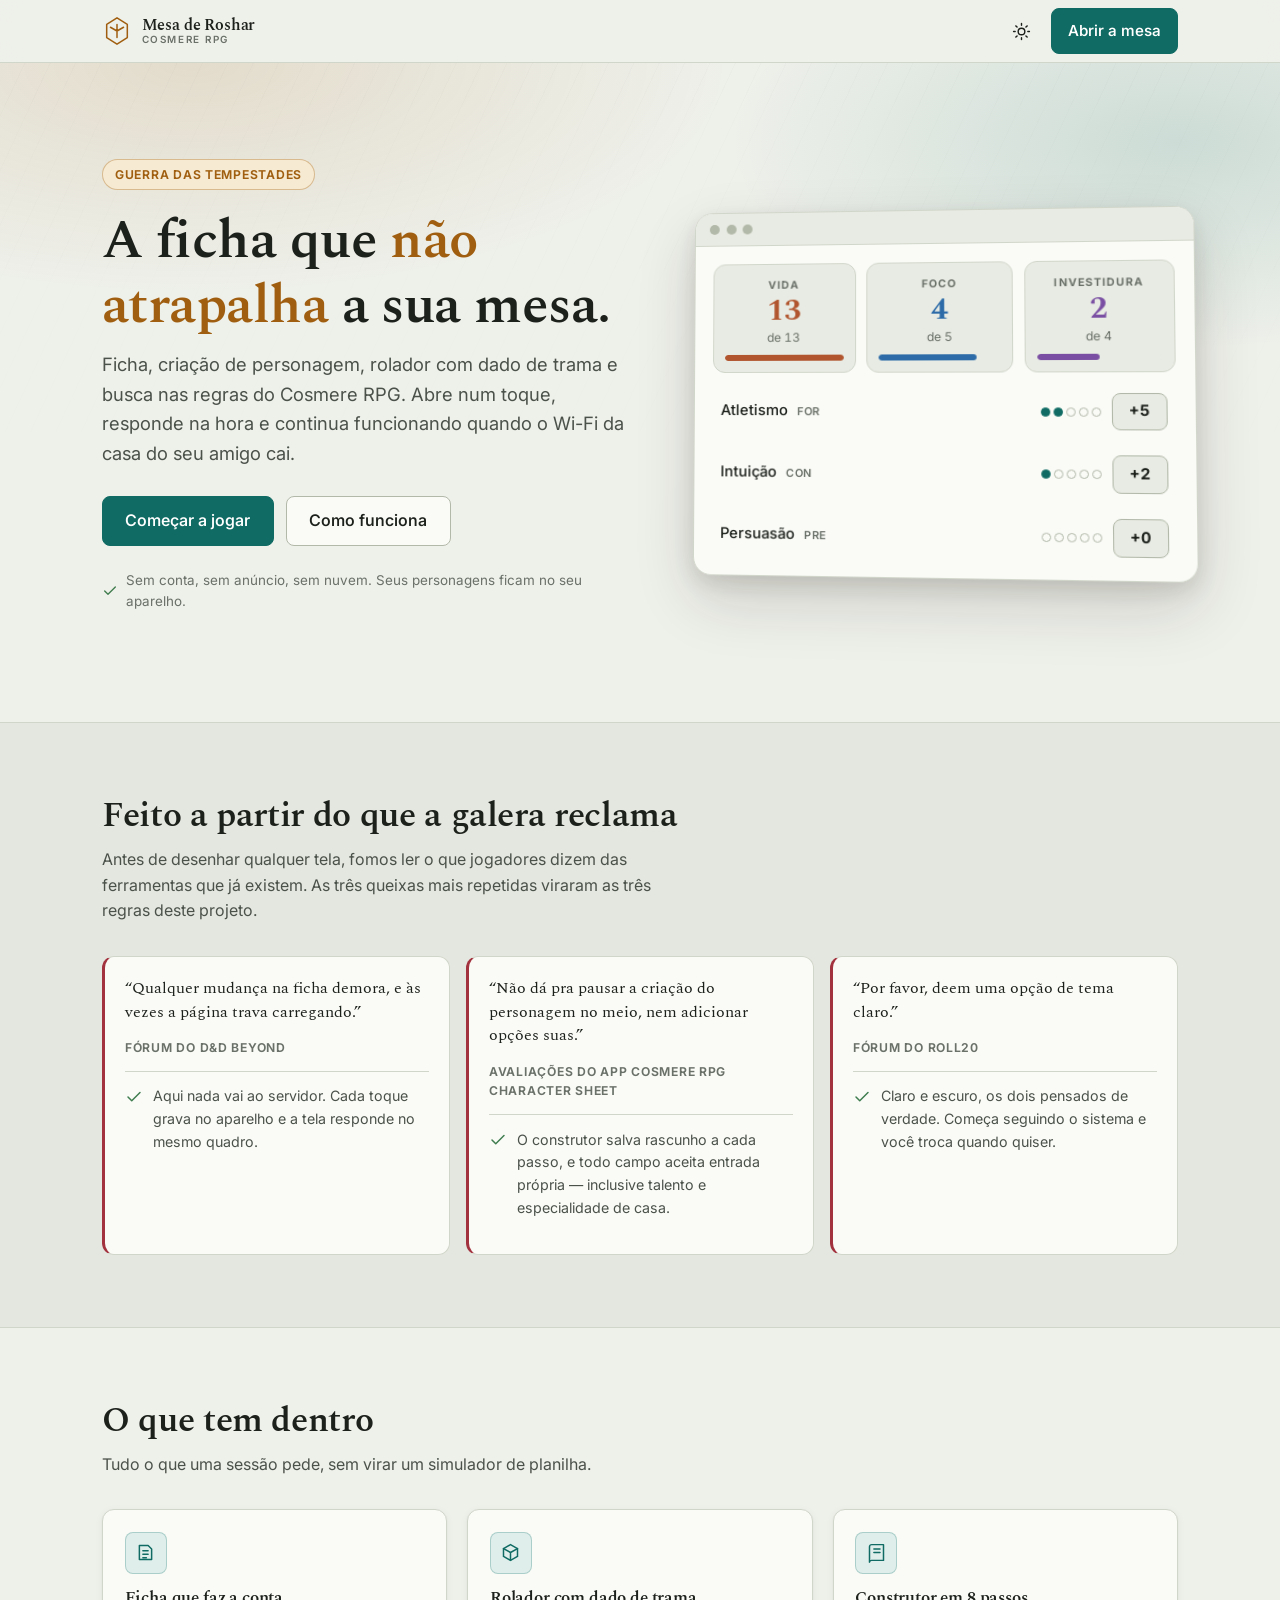
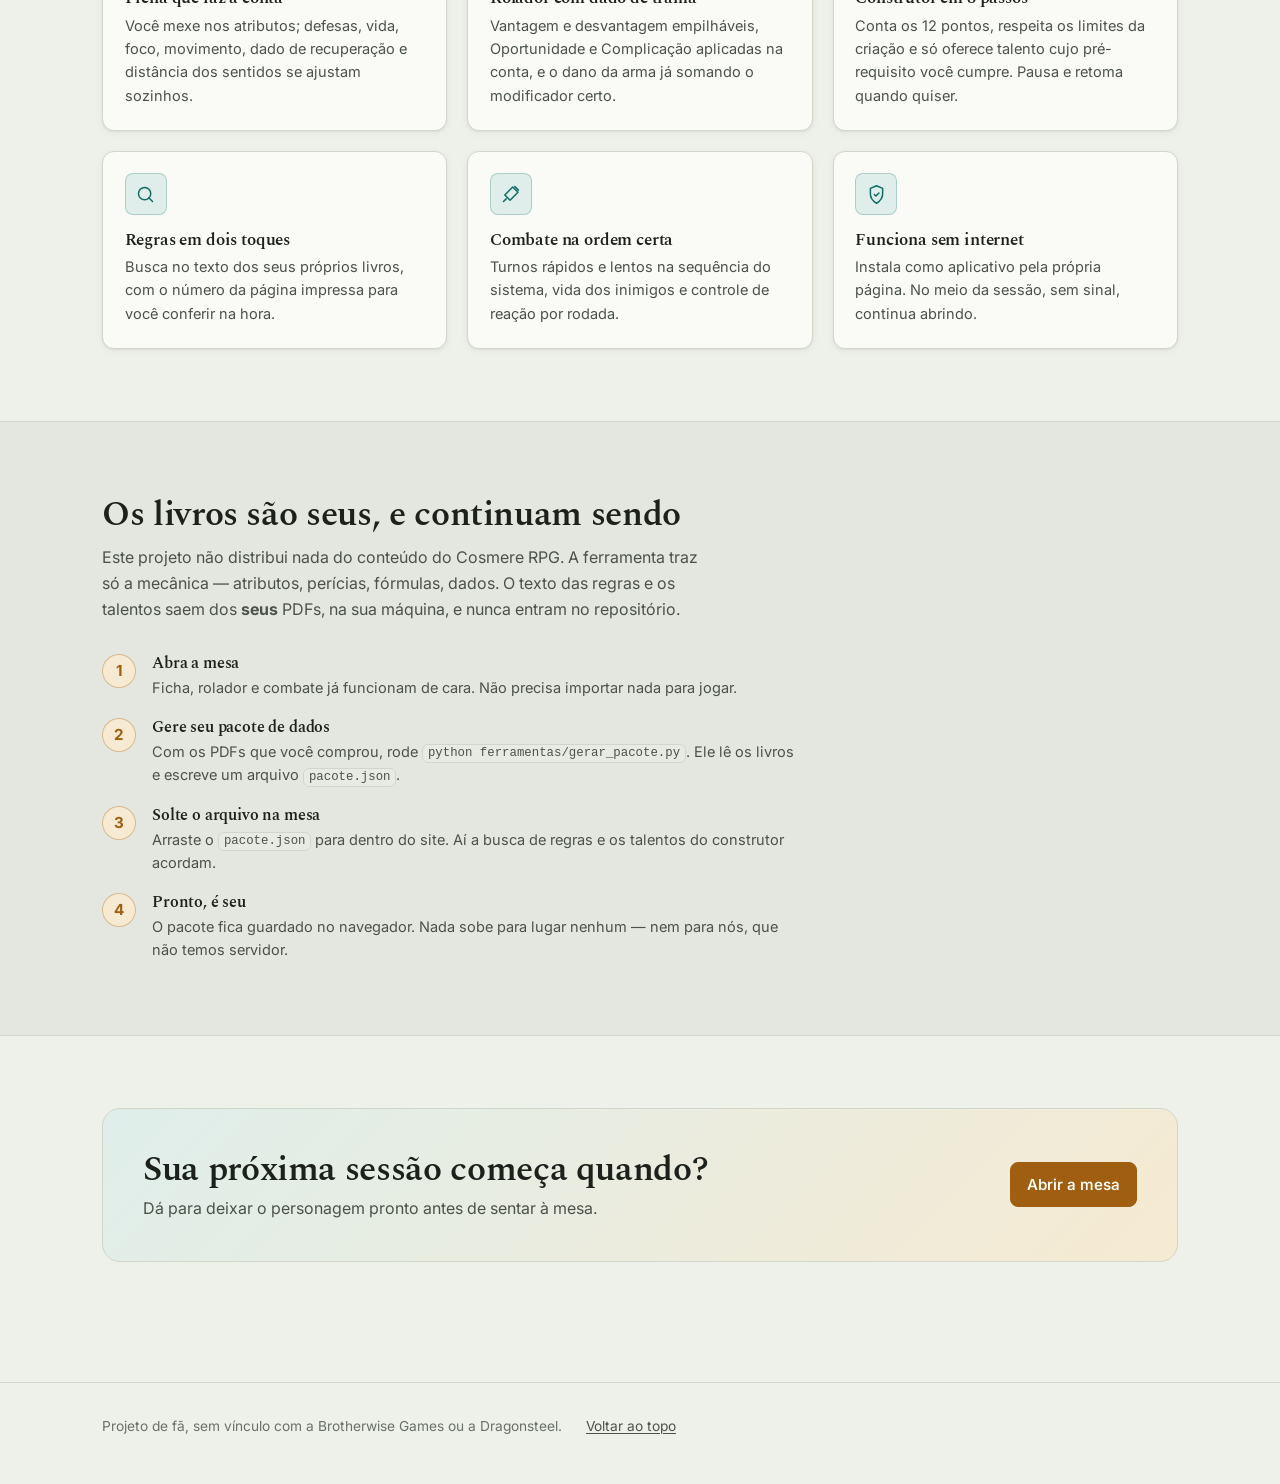
==== commit 1cad6f42: "Conserta a linha de armas e o seletor de personagem Na linha de arma o texto do select passava por b" ====
--- a/index.html
+++ b/index.html
@@ -12,12 +12,12 @@
 <link rel="preconnect" href="https://fonts.googleapis.com">
 <link rel="preconnect" href="https://fonts.gstatic.com" crossorigin>
 <link rel="stylesheet" href="https://fonts.googleapis.com/css2?family=Spectral:ital,wght@0,500;0,600;1,500&amp;family=Inter:wght@400;500;600;700&amp;display=swap">
-<link rel="stylesheet" href="assets/css/base.css?v=5">
-<link rel="stylesheet" href="assets/css/componentes.css?v=5">
-<link rel="stylesheet" href="assets/css/layout.css?v=5">
-<link rel="stylesheet" href="assets/css/ficha.css?v=5">
-<link rel="stylesheet" href="assets/css/folha.css?v=5">
-<link rel="stylesheet" href="assets/css/site.css?v=5">
+<link rel="stylesheet" href="assets/css/base.css?v=12">
+<link rel="stylesheet" href="assets/css/componentes.css?v=12">
+<link rel="stylesheet" href="assets/css/layout.css?v=12">
+<link rel="stylesheet" href="assets/css/ficha.css?v=12">
+<link rel="stylesheet" href="assets/css/folha.css?v=12">
+<link rel="stylesheet" href="assets/css/site.css?v=12">
 <script>
   // Aplica o tema antes de pintar, senao a tela pisca branca.
   (function () {
@@ -260,6 +260,6 @@
   </div>
 </footer>
 
-<script src="assets/js/tema.js?v=5"></script>
+<script src="assets/js/tema.js?v=12"></script>
 </body>
 </html>
--- a/assets/css/componentes.css
+++ b/assets/css/componentes.css
@@ -141,11 +141,16 @@
 .medidor > i{ display:block; height:100%; border-radius:99px; transition:width 320ms cubic-bezier(.2,.7,.3,1) }
 
 /* O "×" de remover dentro de uma etiqueta precisa de área de toque própria,
-   senão vira um alvo de 10 px. */
-.etiqueta button{
+   senão vira um alvo de 10 px. A exceção é o botão que abre a descrição: ele
+   é o próprio texto da etiqueta e não pode caber num quadrado de 22 px. */
+.etiqueta button:not(.etiqueta__abrir){
   display:grid; place-items:center;
-  width:22px; height:22px; margin:-2px -6px -2px 0;
+  width:22px; height:22px; flex:none; margin:-2px -6px -2px 0;
   border:none; background:none; cursor:pointer;
   color:var(--tinta-3); font-size:1rem; line-height:1; border-radius:50%;
 }
-.etiqueta button:hover{ background:var(--granada-fundo); color:var(--granada) }
+.etiqueta button:not(.etiqueta__abrir):hover{ background:var(--granada-fundo); color:var(--granada) }
+
+/* A etiqueta cresce com o texto e nunca passa da largura da caixa. */
+.etiqueta{ max-width:100%; text-align:left }
+.etiqueta__abrir{ min-width:0; overflow-wrap:anywhere }
--- a/assets/css/layout.css
+++ b/assets/css/layout.css
@@ -94,7 +94,13 @@
    até 23 px de largura. O seletor encolhe; os botões, não. */
 .cabecalho__acoes > .btn{ flex:none }
 .cabecalho__acoes > select{ min-width:0; flex:1 1 auto }
-@media (max-width:479px){
-  .cabecalho__acoes > select{ max-width:120px }
-  .marca__texto span{ display:none }
+/* Numa tela estreita o nome do personagem vale mais que o nome do site: o
+   texto da marca sai, fica so o glifo, e o seletor herda o espaco. A setinha
+   tambem ocupa menos, senao o nome nao cabe no que sobra. */
+@media (max-width:560px){
+  .marca__texto{ display:none }
+  .cabecalho__acoes > select{
+    max-width:none; flex:1 1 auto; padding-right:1.6rem;
+    background-position:calc(100% - .85rem) 1.05rem, calc(100% - .6rem) 1.05rem;
+  }
 }
--- a/assets/css/folha.css
+++ b/assets/css/folha.css
@@ -8,7 +8,13 @@
    a borda.
    ========================================================================= */
 
-.folha{ display:grid; gap:.7rem }
+.folha{ display:grid; gap:.7rem; grid-template-columns:minmax(0,1fr) }
+/* Sem isto, um filho de grid nunca encolhe abaixo do proprio conteudo e
+   estoura a caixa numa tela estreita. */
+.folha > *,
+.folha__pilha > *,
+.caixas-folha > *,
+.pericias-folha > *{ min-width:0 }
 
 /* ---------- moldura chanfrada ---------- */
 .moldura{
@@ -34,6 +40,8 @@
   display:block; text-align:center;
   font-size:.6rem; font-weight:700; letter-spacing:.1em; text-transform:uppercase;
   color:var(--tinta-2); padding:.3rem .4rem .15rem; line-height:1.25;
+  /* a moldura corta com clip-path: rotulo nenhum pode passar da caixa */
+  overflow-wrap:anywhere;
 }
 .rotulo--fraco{ color:var(--tinta-3); font-weight:600 }
 
@@ -48,7 +56,7 @@
 .folha textarea{ padding:.35rem .55rem; line-height:1.55; resize:none }
 
 /* ---------- cabeçalho ---------- */
-.folha__topo{ display:grid; gap:.7rem; grid-template-columns:1fr }
+.folha__topo{ display:grid; gap:.7rem; grid-template-columns:minmax(0,1fr) }
 @media (min-width:820px){ .folha__topo{ grid-template-columns:minmax(0,.9fr) minmax(0,1.5fr) } }
 
 .folha__marca{
@@ -64,19 +72,24 @@
   display:block; font-size:.56rem; font-weight:700; letter-spacing:.24em;
   color:var(--tinta-3); margin-top:.25rem;
 }
-.folha__identidade{ display:grid; grid-template-columns:minmax(0,2.4fr) minmax(0,1fr); gap:.7rem }
+/* "Ancestralidade" e' o rotulo mais longo do cabecalho; a segunda coluna
+   precisa comporta-lo mesmo num celular estreito. */
+.folha__identidade{ display:grid; grid-template-columns:minmax(0,1.7fr) minmax(0,1.3fr); gap:.7rem }
+@media (min-width:620px){
+  .folha__identidade{ grid-template-columns:minmax(0,2.4fr) minmax(0,1fr) }
+}
 .folha__pilha{ display:grid; gap:.7rem; align-content:start }
 
 /* ---------- faixa dos atributos ---------- */
 .faixa-atributos{
   display:grid; gap:.7rem; padding:.75rem;
-  grid-template-columns:1fr; border-radius:var(--r-m);
+  grid-template-columns:minmax(0,1fr); border-radius:var(--r-m);
   background:
     linear-gradient(var(--papel-2), var(--papel-2)),
     repeating-linear-gradient(112deg, transparent 0 14px, color-mix(in srgb,var(--tinta) 3%,transparent) 14px 15px);
   border:1px solid var(--borda);
 }
-@media (min-width:760px){ .faixa-atributos{ grid-template-columns:repeat(3,1fr) } }
+@media (min-width:760px){ .faixa-atributos{ grid-template-columns:repeat(3,minmax(0,1fr)) } }
 
 .reino__nome{
   text-align:center; font-size:.68rem; font-weight:700;
@@ -86,7 +99,7 @@
 .reino[data-reino="cognitivo"] .reino__nome{ color:var(--cognitivo) }
 .reino[data-reino="espiritual"] .reino__nome{ color:var(--espiritual) }
 
-.reino__linha{ display:grid; grid-template-columns:1fr auto 1fr; gap:.4rem; align-items:start }
+.reino__linha{ display:grid; grid-template-columns:minmax(0,1fr) auto minmax(0,1fr); gap:.4rem; align-items:start }
 
 .atr-caixa{ text-align:center }
 .atr-caixa .rotulo{ padding-bottom:0 }
@@ -118,20 +131,22 @@
   clip-path:polygon(0 0, 100% 0, 100% 58%, 50% 100%, 0 58%);
   padding-bottom:1rem; text-align:center;
 }
-.escudo .rotulo{ padding:.25rem .2rem 0; font-size:.55rem }
+/* O escudo tem clip-path: o que passar da largura e' cortado de verdade,
+   entao o rotulo precisa caber. "Deflexão" e' a palavra mais longa daqui. */
+.escudo .rotulo{ padding:.25rem .15rem 0; font-size:.55rem; letter-spacing:.04em }
 .escudo__valor{
   display:block; font-family:var(--f-titulo); font-size:1.35rem;
   font-weight:600; line-height:1.15;
 }
-.escudo--deflexao{ width:58px }
+.escudo--deflexao{ width:70px }
 
 /* ---------- vida, foco, investidura ---------- */
-.recursos-folha{ display:grid; gap:.7rem; grid-template-columns:1fr }
-@media (min-width:760px){ .recursos-folha{ grid-template-columns:repeat(3,1fr) } }
+.recursos-folha{ display:grid; gap:.7rem; grid-template-columns:minmax(0,1fr) }
+@media (min-width:760px){ .recursos-folha{ grid-template-columns:repeat(3,minmax(0,1fr)) } }
 
 .recurso-folha{ display:flex; align-items:stretch; gap:.4rem }
 .recurso-folha > .moldura{ flex:1 }
-.recurso-folha__par{ display:grid; grid-template-columns:1fr 1fr; height:100% }
+.recurso-folha__par{ display:grid; grid-template-columns:minmax(0,1fr) minmax(0,1fr); height:100% }
 .recurso-folha__lado{ text-align:center; padding-bottom:.35rem }
 .recurso-folha__lado + .recurso-folha__lado{ border-left:1px solid var(--borda) }
 .recurso-folha__valor{
@@ -151,9 +166,9 @@
   font-size:.72rem; color:var(--tinta-3); text-align:center; line-height:1.4 }
 
 /* ---------- perícias ---------- */
-.pericias-folha{ display:grid; gap:.7rem 1.2rem; grid-template-columns:1fr }
-@media (min-width:700px){ .pericias-folha{ grid-template-columns:1fr 1fr } }
-@media (min-width:1040px){ .pericias-folha{ grid-template-columns:repeat(3,1fr) } }
+.pericias-folha{ display:grid; gap:.7rem 1.2rem; grid-template-columns:minmax(0,1fr) }
+@media (min-width:700px){ .pericias-folha{ grid-template-columns:repeat(2,minmax(0,1fr)) } }
+@media (min-width:1040px){ .pericias-folha{ grid-template-columns:repeat(3,minmax(0,1fr)) } }
 
 .linha-pericia{ display:flex; align-items:center; gap:.5rem; padding:.12rem 0 }
 .linha-pericia__mod{
@@ -203,8 +218,8 @@
 .botao-propria:hover{ color:var(--luz); border-color:var(--luz) }
 
 /* ---------- derivados ---------- */
-.derivados-folha{ display:grid; gap:.7rem; grid-template-columns:1fr 1fr }
-@media (min-width:820px){ .derivados-folha{ grid-template-columns:repeat(4,1fr) } }
+.derivados-folha{ display:grid; gap:.7rem; grid-template-columns:repeat(2,minmax(0,1fr)) }
+@media (min-width:820px){ .derivados-folha{ grid-template-columns:repeat(4,minmax(0,1fr)) } }
 .derivado-folha{ text-align:center; padding-bottom:.5rem }
 .derivado-folha__valor{
   display:block; font-family:var(--f-titulo); font-size:1.15rem;
@@ -212,10 +227,10 @@
 }
 
 /* ---------- caixas grandes ---------- */
-.caixas-folha{ display:grid; gap:.7rem; grid-template-columns:1fr }
+.caixas-folha{ display:grid; gap:.7rem; grid-template-columns:minmax(0,1fr) }
 @media (min-width:820px){
   .caixas-folha--12{ grid-template-columns:minmax(0,1fr) minmax(0,2fr) }
-  .caixas-folha--111{ grid-template-columns:repeat(3,1fr) }
+  .caixas-folha--111{ grid-template-columns:repeat(3,minmax(0,1fr)) }
 }
 .caixa-folha__corpo{ padding:.15rem .55rem .55rem }
 
@@ -231,14 +246,30 @@
 }
 
 /* armas */
-.arma-folha{ display:grid; gap:.3rem; padding:.45rem .55rem;
-  grid-template-columns:minmax(0,2fr) minmax(0,1.4fr) 60px auto }
+/* A caixa de Armas fica na coluna estreita da ficha, e continua estreita numa
+   tela grande — quem manda no layout aqui e' a largura da CAIXA, nao a da
+   janela. Por isso container query, e nao media query.
+   O padrao e' o nome da arma numa linha e o resto embaixo; so quando a caixa
+   tem folga a linha vira uma so, com "Armamento Pesado" cabendo inteiro. */
+.caixa-armas > div{ container-type:inline-size }
+.arma-folha{ display:grid; gap:.3rem .4rem; padding:.45rem .55rem;
+  grid-template-columns:minmax(0,1fr) 66px auto }
+.arma-folha > :first-child{ grid-column:1 / -1 }
+@container (min-width:440px){
+  .arma-folha{ grid-template-columns:minmax(0,1.4fr) minmax(0,1.7fr) 66px auto }
+  .arma-folha > :first-child{ grid-column:auto }
+}
 .arma-folha + .arma-folha{ border-top:1px solid var(--borda) }
 .arma-folha input,
 .arma-folha select{
   border-bottom:1px solid var(--borda); font-size:.82rem; padding:.15rem .2rem; min-height:30px;
 }
-.arma-folha select{ background-position:calc(100% - .7rem) .85rem, calc(100% - .45rem) .85rem }
+/* O padding a direita reserva o lugar da setinha; sem ele o texto passa por
+   baixo dela, que era o que cortava "Armamento Leve". */
+.arma-folha select{
+  padding-right:1.5rem; text-overflow:ellipsis;
+  background-position:calc(100% - .8rem) .85rem, calc(100% - .55rem) .85rem;
+}
 .arma-folha__acoes{ display:flex; gap:.25rem }
 .arma-folha__acoes button{
   padding:.2rem .45rem; font-size:.72rem; border-radius:5px; cursor:pointer;
@@ -247,7 +278,7 @@
 }
 .arma-folha__acoes button:hover{ background:var(--luz); border-color:var(--luz); color:#fff }
 .arma-folha__cabecalho{
-  display:grid; grid-template-columns:minmax(0,2fr) minmax(0,1.4fr) 60px auto;
+  display:none; grid-template-columns:minmax(0,1.5fr) minmax(0,1.6fr) 66px auto;
   gap:.3rem; padding:.3rem .55rem 0;
   font-size:.58rem; font-weight:700; letter-spacing:.08em;
   text-transform:uppercase; color:var(--tinta-3);
@@ -289,9 +320,9 @@
 .folha__verso::before,
 .folha__verso::after{ content:""; flex:1; height:1px; background:var(--borda) }
 
+@container (min-width:440px){ .arma-folha__cabecalho{ display:grid } }
+
 @media (max-width:520px){
-  .arma-folha,
-  .arma-folha__cabecalho{ grid-template-columns:1fr 1fr }
   .arma-folha__acoes{ grid-column:1/-1 }
   .linha-pericia__circulos button{ width:18px; height:18px }
   .atr-caixa__passos button{ min-height:32px }
@@ -307,3 +338,106 @@
 .objetivo-folha__marcas button::after{
   content:""; position:absolute; inset:-8px -2px;
 }
+
+/* ---------- campos numéricos com passos ---------- */
+.ajustes{ display:grid; gap:.5rem; margin-top:.6rem; grid-template-columns:minmax(0,1fr) }
+@media (min-width:420px){ .ajustes{ grid-template-columns:repeat(2,minmax(0,1fr)) } }
+.ajuste__controles{ display:flex; align-items:stretch; gap:.25rem; margin-top:.2rem }
+.ajuste__controles input{
+  flex:1; min-width:0; text-align:center; font-weight:650; font-size:.95rem;
+  border:1px solid var(--borda); border-radius:var(--r-p);
+  padding:.35rem .3rem; background:var(--papel);
+}
+.ajuste__controles button{
+  flex:none; width:34px; min-height:34px; font-weight:700; font-size:1rem; line-height:1;
+  border:1px solid var(--borda); border-radius:var(--r-p);
+  background:var(--papel); color:var(--tinta-2); cursor:pointer;
+  font-family:inherit; transition:var(--transicao);
+}
+.ajuste__controles button:hover:not([disabled]){
+  background:var(--luz); border-color:var(--luz); color:#fff;
+}
+.ajuste__controles button[disabled]{ opacity:.35; cursor:default }
+
+/* o campo de nível fica no meio da caixa, como os outros da ficha */
+.folha input[inputmode="numeric"]{ font-variant-numeric:tabular-nums }
+
+/* ---------- painel de progressão ---------- */
+.medidas{ display:grid; gap:.6rem; grid-template-columns:minmax(0,1fr) }
+@media (min-width:620px){ .medidas{ grid-template-columns:repeat(3,minmax(0,1fr)) } }
+.medida{
+  padding:.6rem .7rem; border-radius:var(--r-p);
+  background:var(--superficie-2); border:1px solid var(--borda);
+  border-left:3px solid var(--borda-forte);
+}
+.medida[data-estado="certo"]{ border-left-color:var(--verde) }
+.medida[data-estado="sobrando"]{ border-left-color:var(--ambar) }
+.medida[data-estado="excedido"]{ border-left-color:var(--granada) }
+.medida__rotulo{
+  display:block; font-size:.62rem; font-weight:700; letter-spacing:.08em;
+  text-transform:uppercase; color:var(--tinta-3);
+}
+.medida__conta{ display:block; font-family:var(--f-titulo); font-size:1.35rem; font-weight:600; line-height:1.2 }
+.medida__conta small{ font-size:.7rem; color:var(--tinta-3); font-family:var(--f-texto) }
+.medida__recado{ display:block; font-size:.75rem; font-weight:650 }
+.medida[data-estado="certo"] .medida__recado{ color:var(--verde) }
+.medida[data-estado="sobrando"] .medida__recado{ color:var(--ambar) }
+.medida[data-estado="excedido"] .medida__recado{ color:var(--granada) }
+.medida__dica{ display:block; font-size:.7rem; color:var(--tinta-3); margin-top:.15rem; line-height:1.35 }
+
+.ganhos{ list-style:none; margin:.5rem 0 0; padding:0; display:grid; gap:.4rem }
+.ganhos li{
+  display:flex; gap:.75rem; align-items:baseline;
+  padding:.45rem .6rem; border-radius:var(--r-p);
+  background:var(--superficie-2); border:1px solid var(--borda);
+}
+.ganhos b{
+  flex:none; min-width:8.5rem; font-size:.68rem; font-weight:700;
+  letter-spacing:.08em; text-transform:uppercase; color:var(--tinta-3);
+}
+.ganhos span{ font-size:.9rem }
+
+/* nome de perícia clicável */
+.linha-pericia__nome--link{
+  border:none; background:none; padding:0; cursor:pointer; text-align:left;
+  font:inherit; color:inherit; border-bottom:1px dashed transparent;
+}
+.linha-pericia__nome--link:hover{ color:var(--luz); border-bottom-color:var(--luz) }
+
+/* ---------- catálogo de talentos ---------- */
+dialog.catalogo{
+  max-width:min(760px, calc(100vw - 1.5rem));
+  width:100%; height:min(88vh, 900px);
+  display:flex; flex-direction:column; padding:0;
+}
+dialog.catalogo:not([open]){ display:none }
+.catalogo__topo{ padding:1rem 1.1rem .8rem; border-bottom:1px solid var(--borda); background:var(--superficie) }
+.catalogo__lista{ flex:1; overflow-y:auto; padding:1rem 1.1rem 1.25rem; display:grid; gap:.7rem }
+
+.talento{
+  padding:.85rem 1rem; border-radius:var(--r-m);
+  background:var(--superficie-2); border:1px solid var(--borda);
+  border-left:3px solid var(--borda-forte);
+}
+.talento[data-situacao="atende"]{ border-left-color:var(--luz) }
+.talento[data-situacao="falta"]{ border-left-color:var(--granada) }
+.talento[data-situacao="indefinido"]{ border-left-color:var(--ambar) }
+.talento__topo{ display:flex; align-items:center; gap:.6rem; flex-wrap:wrap }
+.talento__topo h3{ font-size:1.02rem }
+.talento__origem{ margin:.15rem 0 .4rem; font-size:.75rem; color:var(--tinta-3) }
+.talento__pre{ margin:0 0 .5rem; display:flex; flex-wrap:wrap; gap:.4rem; font-size:.78rem }
+.talento__pre span{
+  padding:.12rem .5rem; border-radius:999px;
+  background:var(--papel); border:1px solid var(--borda);
+}
+.talento__pre span[data-ok="true"]{ color:var(--verde); border-color:color-mix(in srgb,var(--verde) 40%,transparent) }
+.talento__pre span[data-ok="false"]{ color:var(--granada); border-color:color-mix(in srgb,var(--granada) 40%,transparent) }
+.talento__texto{ margin:0; font-size:.88rem; line-height:1.6; color:var(--tinta-2); white-space:pre-wrap }
+.talento__acoes{ margin-top:.6rem }
+
+/* etiqueta que abre a descrição do livro */
+.etiqueta__abrir{
+  border:none; background:none; padding:0; margin:0; cursor:pointer;
+  font:inherit; color:inherit; border-bottom:1px dashed transparent;
+}
+.etiqueta__abrir:hover{ color:var(--luz); border-bottom-color:var(--luz) }
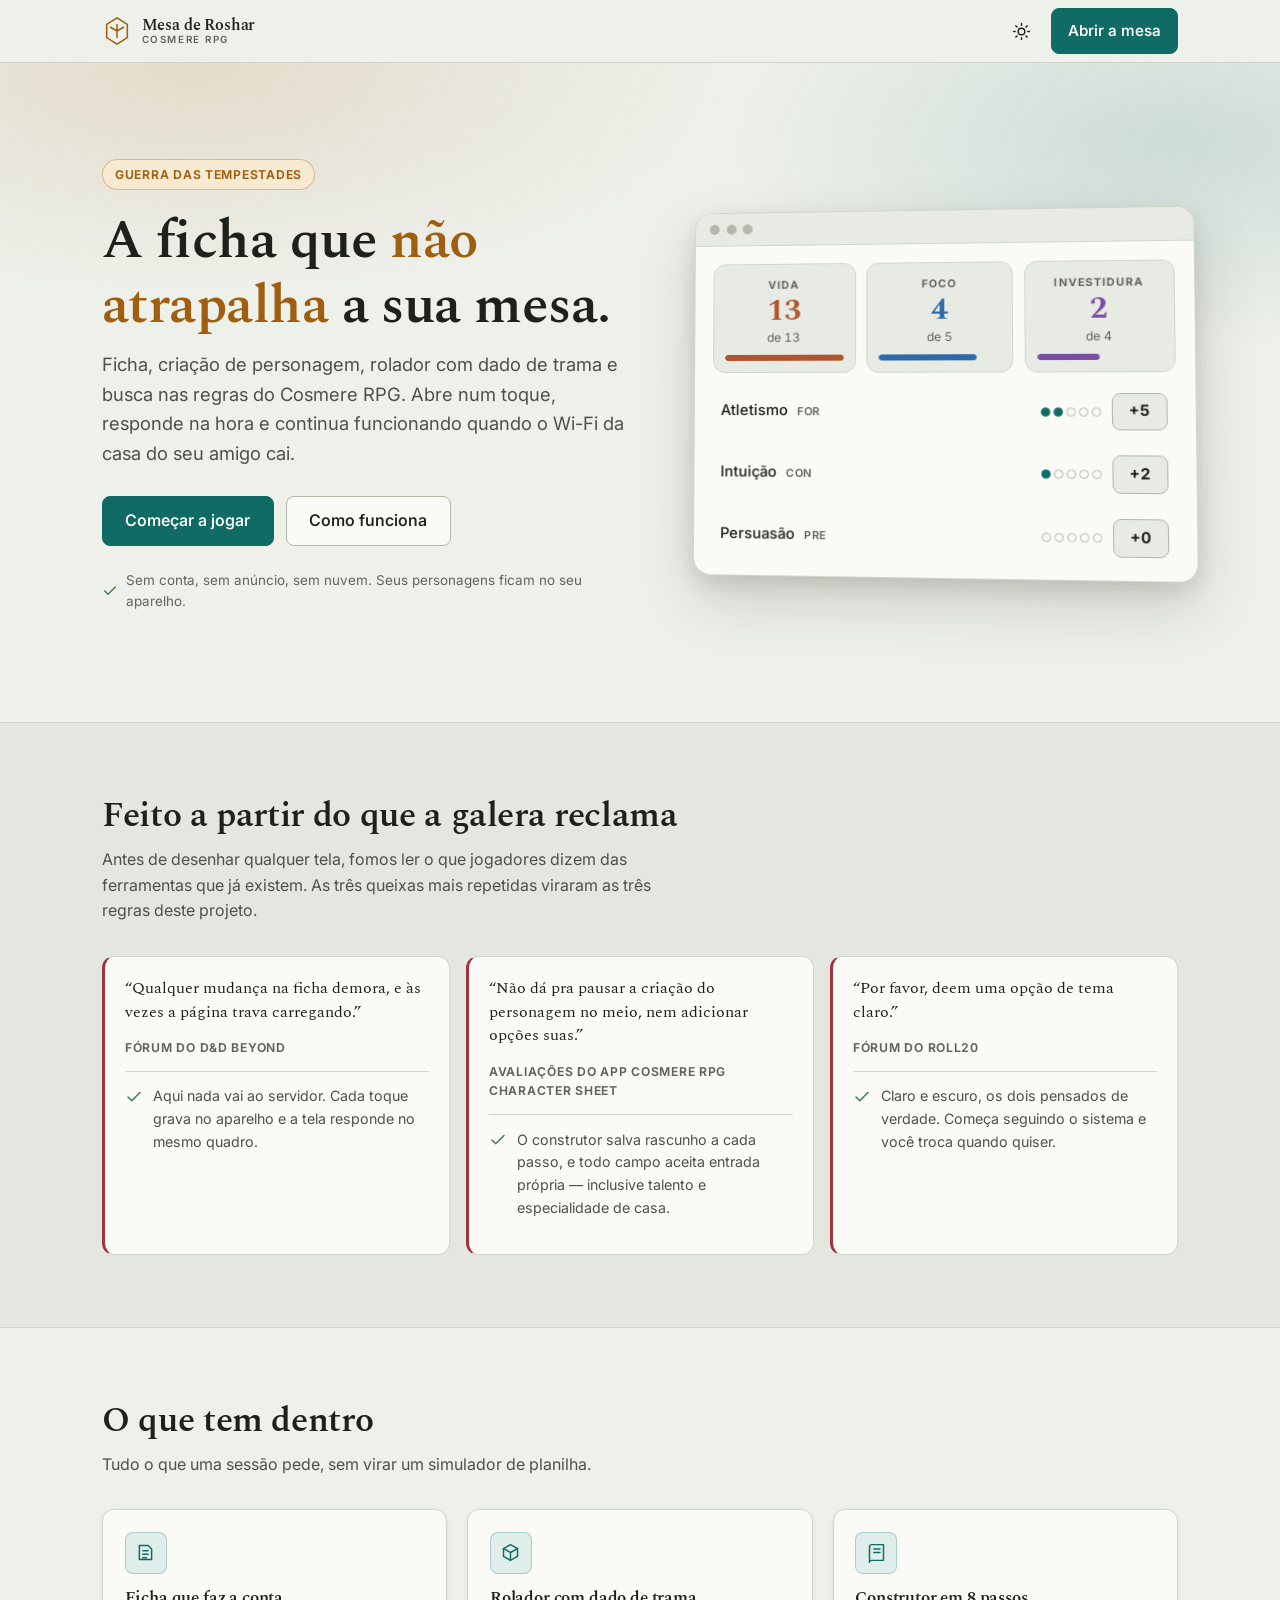
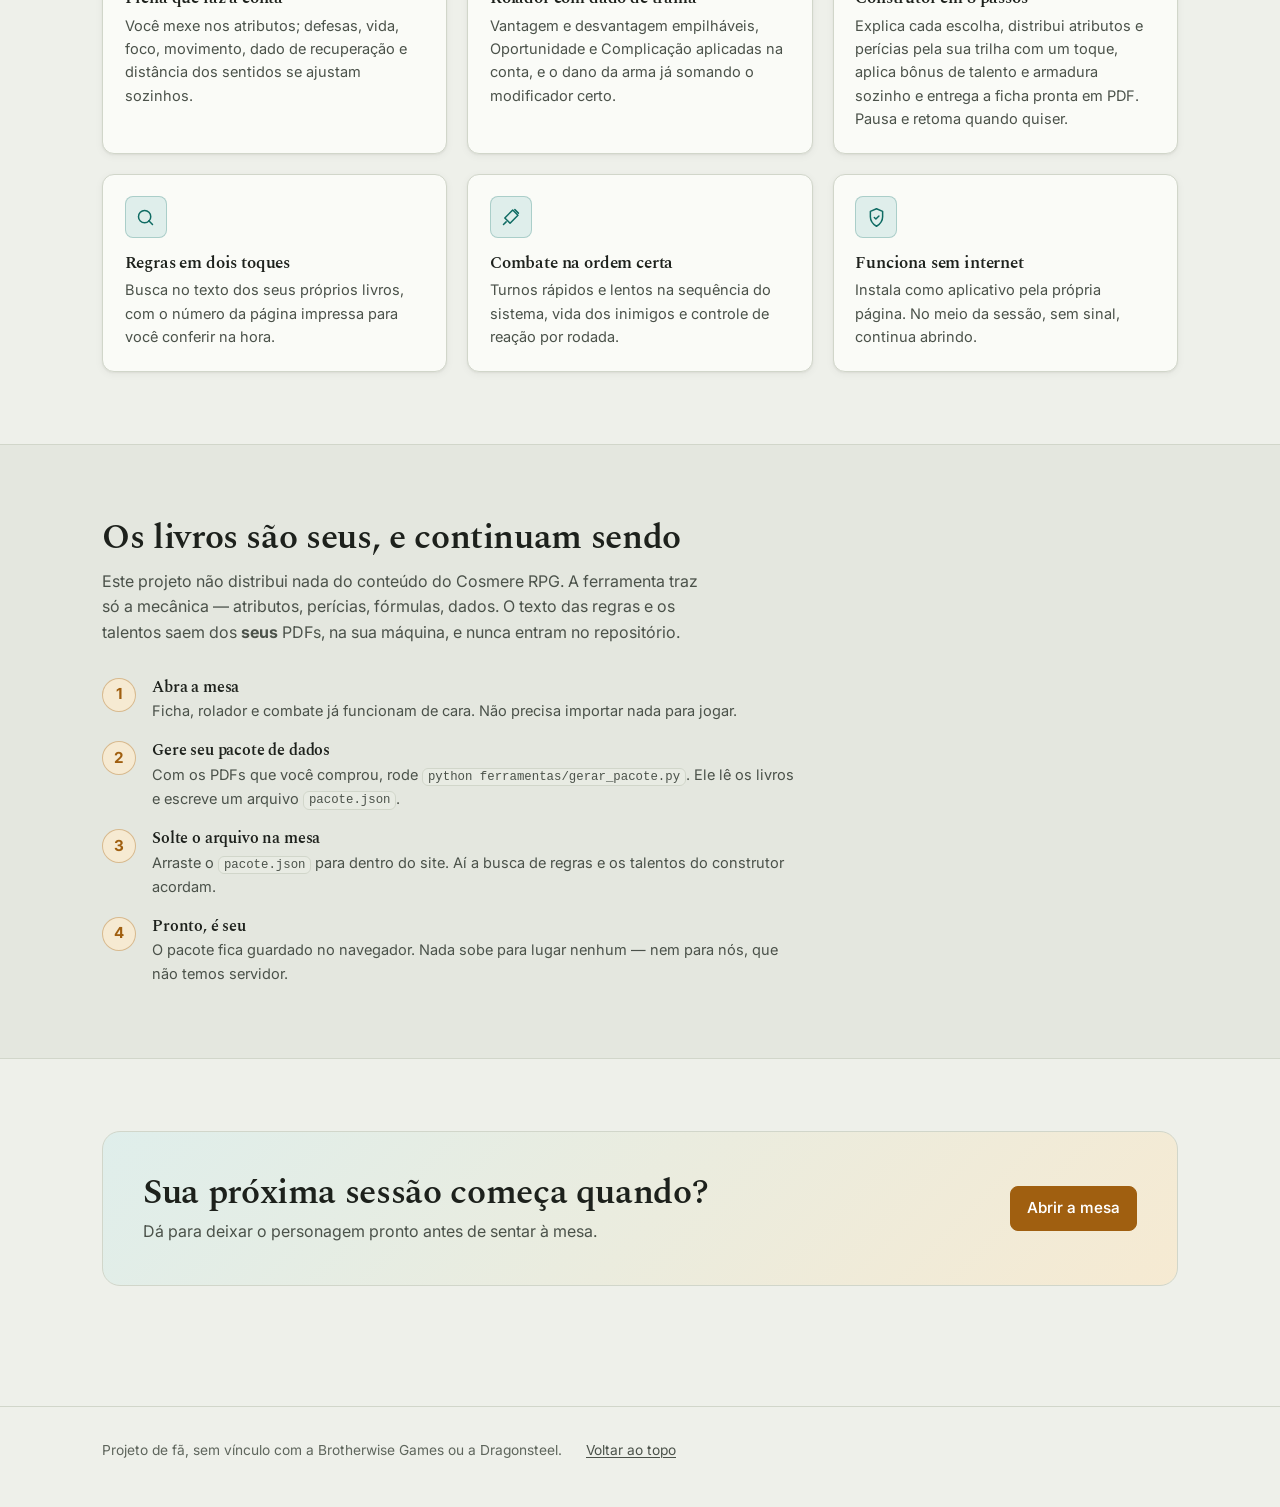
==== commit 8b38d88d: "Construtor guiado, ficha em PDF e extração dos livros corrigida - Construtor nos 8 passos do livro: " ====
--- a/index.html
+++ b/index.html
@@ -12,12 +12,12 @@
 <link rel="preconnect" href="https://fonts.googleapis.com">
 <link rel="preconnect" href="https://fonts.gstatic.com" crossorigin>
 <link rel="stylesheet" href="https://fonts.googleapis.com/css2?family=Spectral:ital,wght@0,500;0,600;1,500&amp;family=Inter:wght@400;500;600;700&amp;display=swap">
-<link rel="stylesheet" href="assets/css/base.css?v=12">
-<link rel="stylesheet" href="assets/css/componentes.css?v=12">
-<link rel="stylesheet" href="assets/css/layout.css?v=12">
-<link rel="stylesheet" href="assets/css/ficha.css?v=12">
-<link rel="stylesheet" href="assets/css/folha.css?v=12">
-<link rel="stylesheet" href="assets/css/site.css?v=12">
+<link rel="stylesheet" href="assets/css/base.css?v=15">
+<link rel="stylesheet" href="assets/css/componentes.css?v=15">
+<link rel="stylesheet" href="assets/css/layout.css?v=15">
+<link rel="stylesheet" href="assets/css/ficha.css?v=15">
+<link rel="stylesheet" href="assets/css/folha.css?v=15">
+<link rel="stylesheet" href="assets/css/site.css?v=15">
 <script>
   // Aplica o tema antes de pintar, senao a tela pisca branca.
   (function () {
@@ -178,7 +178,7 @@
         <article class="recurso">
           <div class="recurso__icone"><svg viewBox="0 0 24 24" fill="none" stroke="currentColor" stroke-width="1.7" aria-hidden="true"><path d="M4 5.5A2.5 2.5 0 0 1 6.5 3H20v18H6.5A2.5 2.5 0 0 0 4 23z" stroke-linejoin="round"/><path d="M9 8h7M9 12h7" stroke-linecap="round"/></svg></div>
           <h3>Construtor em 8 passos</h3>
-          <p>Conta os 12 pontos, respeita os limites da criação e só oferece talento cujo pré-requisito você cumpre. Pausa e retoma quando quiser.</p>
+          <p>Explica cada escolha, distribui atributos e perícias pela sua trilha com um toque, aplica bônus de talento e armadura sozinho e entrega a ficha pronta em PDF. Pausa e retoma quando quiser.</p>
         </article>
         <article class="recurso">
           <div class="recurso__icone"><svg viewBox="0 0 24 24" fill="none" stroke="currentColor" stroke-width="1.7" aria-hidden="true"><circle cx="11" cy="11" r="7"/><path d="M20 20l-4.2-4.2" stroke-linecap="round"/></svg></div>
@@ -260,6 +260,6 @@
   </div>
 </footer>
 
-<script src="assets/js/tema.js?v=12"></script>
+<script src="assets/js/tema.js?v=15"></script>
 </body>
 </html>
--- a/assets/css/base.css
+++ b/assets/css/base.css
@@ -16,7 +16,7 @@
   --borda-forte:  #b2b9a9;
   --tinta:        #1d211c;
   --tinta-2:      #4b524a;
-  --tinta-3:      #6a7168;
+  --tinta-3:      #5e655c;   /* 4,8:1 até no papel-2 (medido, WCAG 1.4.3) */
 
   /* --- acentos --- */
   --ambar:        #a05f10;   /* esferas infundidas */
--- a/assets/css/componentes.css
+++ b/assets/css/componentes.css
@@ -145,7 +145,7 @@
    é o próprio texto da etiqueta e não pode caber num quadrado de 22 px. */
 .etiqueta button:not(.etiqueta__abrir){
   display:grid; place-items:center;
-  width:22px; height:22px; flex:none; margin:-2px -6px -2px 0;
+  width:24px; height:24px; flex:none; margin:-3px -6px -3px 0;   /* 24px: mínimo do WCAG 2.5.8 */
   border:none; background:none; cursor:pointer;
   color:var(--tinta-3); font-size:1rem; line-height:1; border-radius:50%;
 }
--- a/assets/css/layout.css
+++ b/assets/css/layout.css
@@ -57,7 +57,7 @@
   .navegacao__lista{ overflow:visible }
   .navegacao__botao{
     flex:1; flex-direction:column; gap:.15rem; padding:.5rem .2rem;
-    font-size:.66rem; letter-spacing:.01em; border-bottom:none; border-top:2px solid transparent;
+    font-size:.72rem; letter-spacing:.01em; border-bottom:none; border-top:2px solid transparent;
   }
   .navegacao__botao[aria-selected="true"]{ border-top-color:var(--luz) }
   .navegacao__botao svg{ width:21px; height:21px }
--- a/assets/css/folha.css
+++ b/assets/css/folha.css
@@ -38,7 +38,7 @@
 /* rótulo no topo da caixa, como na ficha impressa */
 .rotulo{
   display:block; text-align:center;
-  font-size:.6rem; font-weight:700; letter-spacing:.1em; text-transform:uppercase;
+  font-size:.7rem; font-weight:700; letter-spacing:.08em; text-transform:uppercase;
   color:var(--tinta-2); padding:.3rem .4rem .15rem; line-height:1.25;
   /* a moldura corta com clip-path: rotulo nenhum pode passar da caixa */
   overflow-wrap:anywhere;
@@ -92,7 +92,7 @@
 @media (min-width:760px){ .faixa-atributos{ grid-template-columns:repeat(3,minmax(0,1fr)) } }
 
 .reino__nome{
-  text-align:center; font-size:.68rem; font-weight:700;
+  text-align:center; font-size:.72rem; font-weight:700;
   letter-spacing:.12em; text-transform:uppercase; margin-bottom:.35rem;
 }
 .reino[data-reino="fisico"] .reino__nome{ color:var(--fisico) }
@@ -133,7 +133,7 @@
 }
 /* O escudo tem clip-path: o que passar da largura e' cortado de verdade,
    entao o rotulo precisa caber. "Deflexão" e' a palavra mais longa daqui. */
-.escudo .rotulo{ padding:.25rem .15rem 0; font-size:.55rem; letter-spacing:.04em }
+.escudo .rotulo{ padding:.25rem .15rem 0; font-size:.62rem; letter-spacing:.04em }
 .escudo__valor{
   display:block; font-family:var(--f-titulo); font-size:1.35rem;
   font-weight:600; line-height:1.15;
@@ -325,6 +325,8 @@
 @media (max-width:520px){
   .arma-folha__acoes{ grid-column:1/-1 }
   .linha-pericia__circulos button{ width:18px; height:18px }
+  /* centros a 24px: o alvo de toque fica dentro do mínimo do WCAG 2.5.8 */
+  .linha-pericia__circulos{ gap:6px }
   .atr-caixa__passos button{ min-height:32px }
   .recurso-folha__passos button{ min-height:32px }
 }
@@ -336,7 +338,7 @@
 .objetivo-folha__marcas button{ position:relative }
 .linha-pericia__circulos button::after,
 .objetivo-folha__marcas button::after{
-  content:""; position:absolute; inset:-8px -2px;
+  content:""; position:absolute; inset:-8px -3px;
 }
 
 /* ---------- campos numéricos com passos ---------- */
@@ -374,7 +376,7 @@
 .medida[data-estado="sobrando"]{ border-left-color:var(--ambar) }
 .medida[data-estado="excedido"]{ border-left-color:var(--granada) }
 .medida__rotulo{
-  display:block; font-size:.62rem; font-weight:700; letter-spacing:.08em;
+  display:block; font-size:.7rem; font-weight:700; letter-spacing:.06em;
   text-transform:uppercase; color:var(--tinta-3);
 }
 .medida__conta{ display:block; font-family:var(--f-titulo); font-size:1.35rem; font-weight:600; line-height:1.2 }
@@ -441,3 +443,107 @@
   font:inherit; color:inherit; border-bottom:1px dashed transparent;
 }
 .etiqueta__abrir:hover{ color:var(--luz); border-bottom-color:var(--luz) }
+
+/* ---------- talentos na ficha ---------- */
+.talentos-ficha{ display:grid; gap:.4rem; padding:.3rem .55rem }
+.talento-ficha{
+  display:flex; align-items:flex-start; gap:.3rem;
+  border:1px solid var(--borda); border-radius:var(--r-p);
+  background:var(--superficie-2);
+}
+.talento-ficha__abrir{
+  flex:1; min-width:0; display:grid; gap:.15rem; text-align:left;
+  border:none; background:none; cursor:pointer; font:inherit; color:inherit;
+  padding:.45rem .55rem; border-radius:var(--r-p);
+}
+.talento-ficha__abrir:hover{ background:var(--luz-fundo) }
+.talento-ficha__nome{ font-weight:650; font-size:.88rem; line-height:1.3 }
+.talento-ficha__marcas{ display:flex; flex-wrap:wrap; gap:.25rem }
+.selo{
+  font-size:.66rem; font-weight:650; padding:.1rem .4rem; border-radius:999px;
+  border:1px solid transparent; white-space:nowrap;
+}
+.selo--ativacao{ background:var(--luz-fundo); color:var(--luz);
+  border-color:color-mix(in srgb,var(--luz) 35%,transparent) }
+.selo--custo{ background:var(--ambar-fundo); color:var(--ambar);
+  border-color:color-mix(in srgb,var(--ambar) 35%,transparent) }
+.talento-ficha__efeito{
+  font-size:.78rem; line-height:1.45; color:var(--tinta-2);
+  display:-webkit-box; -webkit-line-clamp:3; -webkit-box-orient:vertical; overflow:hidden;
+}
+.talento-ficha__efeito--vazio{ color:var(--tinta-3); font-style:italic }
+.talento-ficha__tirar{
+  flex:none; width:28px; align-self:stretch; border:none; background:none;
+  color:var(--tinta-3); cursor:pointer; font-size:1rem; border-radius:0 var(--r-p) var(--r-p) 0;
+}
+.talento-ficha__tirar:hover{ background:var(--granada-fundo); color:var(--granada) }
+
+/* ---------- ideais jurados ---------- */
+.ideais{ display:flex; flex-wrap:wrap; gap:.3rem; padding:.3rem .55rem }
+.ideais .ideal{
+  flex:1 1 auto; min-width:64px; padding:.3rem .4rem; cursor:pointer;
+  font:inherit; font-size:.72rem; font-weight:650;
+  border:1px solid var(--borda-forte); border-radius:var(--r-p);
+  background:var(--papel); color:var(--tinta-3); transition:var(--transicao);
+}
+.ideais .ideal[aria-pressed="true"]{
+  background:var(--ambar); border-color:var(--ambar); color:#fff;
+}
+:root[data-tema="escuro"] .ideais .ideal[aria-pressed="true"]{ color:#2b1d06 }
+
+/* ---------- condições com valor e explicação ---------- */
+.condicoes-folha{ display:flex; flex-wrap:wrap; gap:.3rem; padding:.3rem .55rem .6rem }
+.condicao{
+  display:inline-flex; align-items:stretch; overflow:hidden;
+  border:1px solid var(--borda-forte); border-radius:999px; background:var(--papel);
+}
+.condicao__marcar{
+  border:none; background:none; cursor:pointer; font:inherit;
+  font-size:.7rem; font-weight:600; color:var(--tinta-2); padding:.22rem .5rem;
+  transition:var(--transicao);
+}
+.condicao__marcar:hover{ color:var(--tinta) }
+.condicao--ativa{ background:var(--granada); border-color:var(--granada) }
+.condicao--ativa .condicao__marcar{ color:#fff }
+.condicao__passos{ display:flex; border-left:1px solid rgba(255,255,255,.35) }
+.condicao__passos button{
+  border:none; background:rgba(255,255,255,.15); color:#fff; cursor:pointer;
+  width:20px; font:inherit; font-size:.75rem; font-weight:700; line-height:1;
+}
+.condicao__passos button:hover{ background:rgba(255,255,255,.32) }
+.condicao__ver{
+  border:none; background:none; cursor:pointer; width:26px; min-height:26px; font:inherit;
+  font-size:.78rem; font-weight:700; color:var(--tinta-3);
+  border-left:1px solid var(--borda);
+}
+.condicao--ativa .condicao__ver{ color:#fff; border-left-color:rgba(255,255,255,.35) }
+.condicao__ver:hover{ background:var(--luz-fundo); color:var(--luz) }
+
+/* o que as condições estão fazendo agora */
+.efeitos-ativos{
+  margin:.2rem .55rem .5rem; padding:.45rem .6rem; border-radius:var(--r-p);
+  background:var(--granada-fundo); border:1px solid color-mix(in srgb,var(--granada) 30%,transparent);
+  font-size:.78rem; line-height:1.5; color:var(--tinta-2);
+}
+.efeitos-ativos strong{ color:var(--granada) }
+
+/* atributo aprimorado por condição */
+.atr-caixa--aprimorado .atr-caixa__valor{ color:var(--ambar) }
+.atr-caixa__valor small{ font-size:.6em; vertical-align:super; margin-left:1px }
+.derivado-folha__nota{ display:block; font-size:.6rem; font-weight:600; color:var(--tinta-3);
+  font-family:var(--f-texto); letter-spacing:.02em }
+
+/* ---------- ações de Radiante ---------- */
+.acoes-radiante{ display:grid; gap:.4rem; padding:.3rem .55rem }
+.acao-radiante{
+  display:flex; align-items:center; gap:.4rem;
+  border:1px solid var(--borda); border-radius:var(--r-p);
+  background:var(--superficie-2); padding:.35rem .4rem .35rem .1rem;
+}
+.acao-radiante__ver{
+  flex:1; min-width:0; display:grid; gap:.15rem; text-align:left;
+  border:none; background:none; cursor:pointer; font:inherit; color:inherit;
+  padding:.25rem .5rem; border-radius:var(--r-p);
+}
+.acao-radiante__ver:hover{ background:var(--luz-fundo) }
+.acao-radiante__nome{ font-weight:650; font-size:.85rem; line-height:1.3 }
